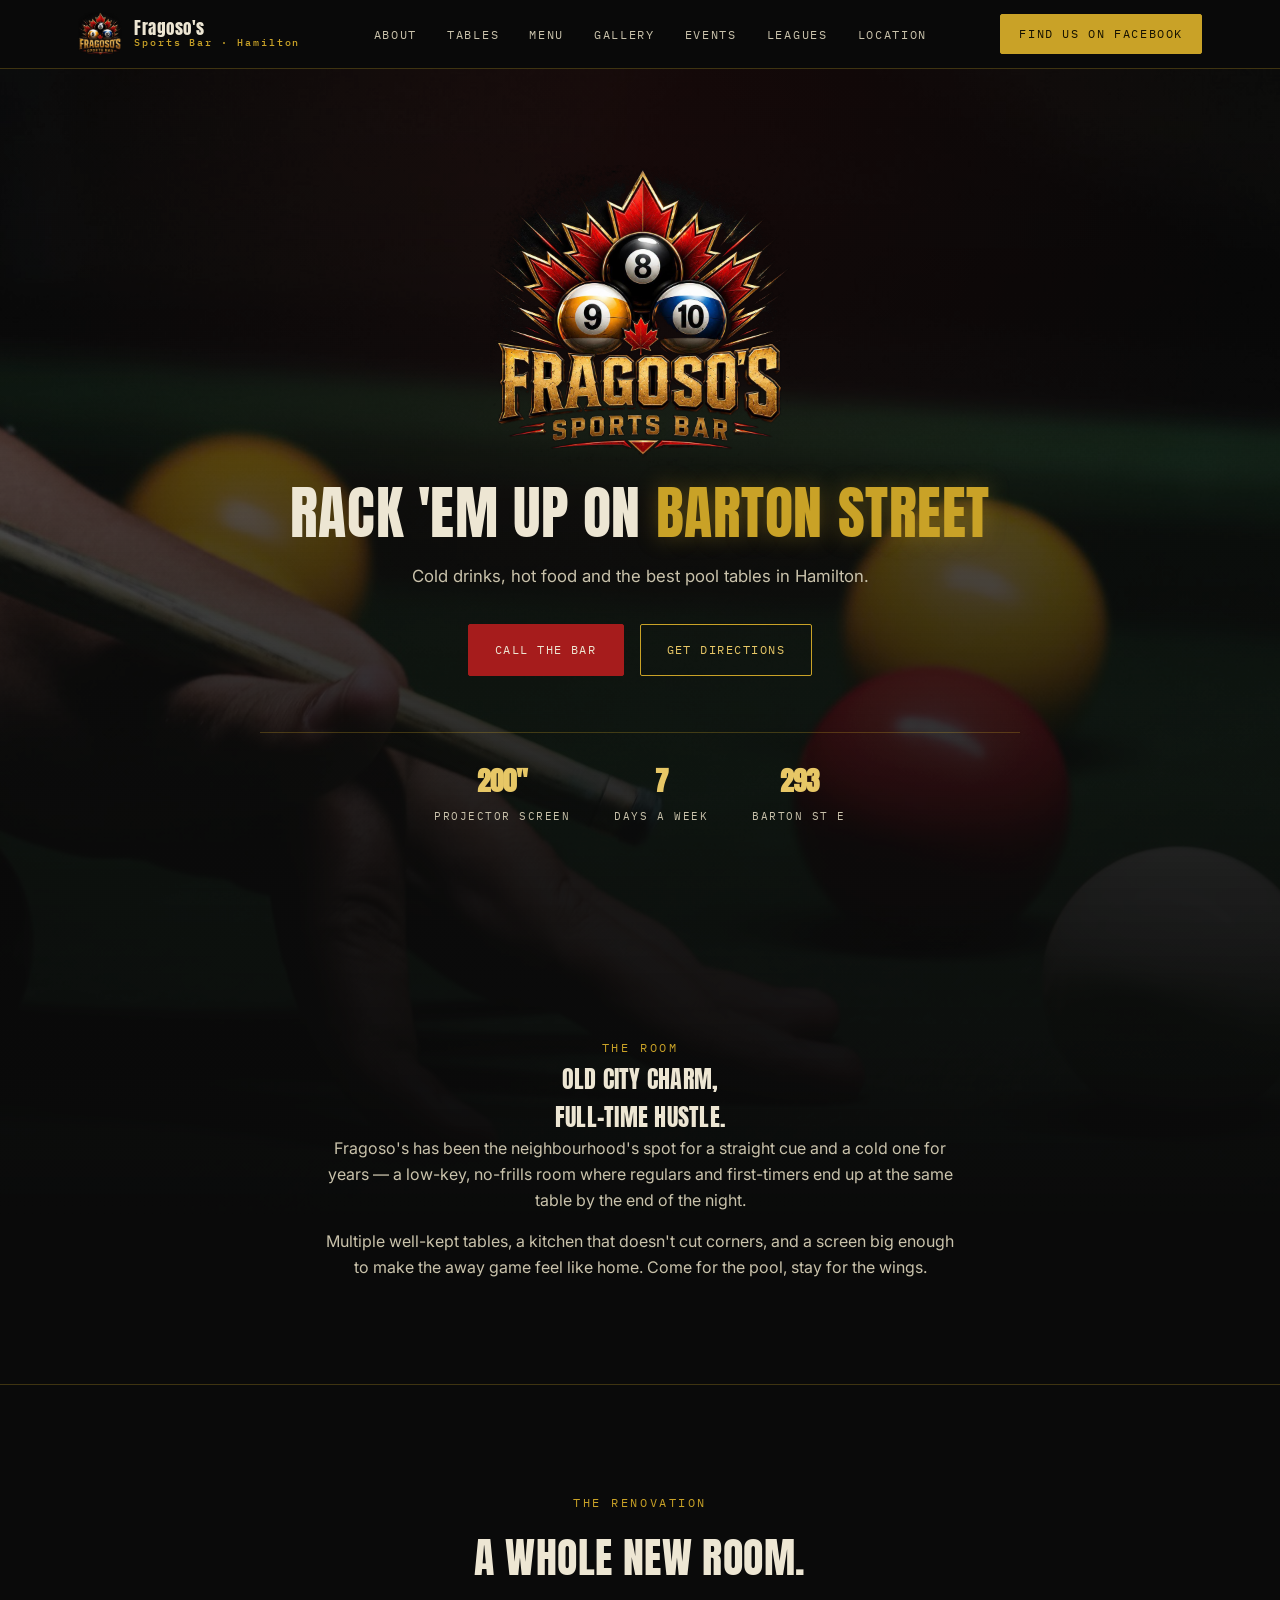
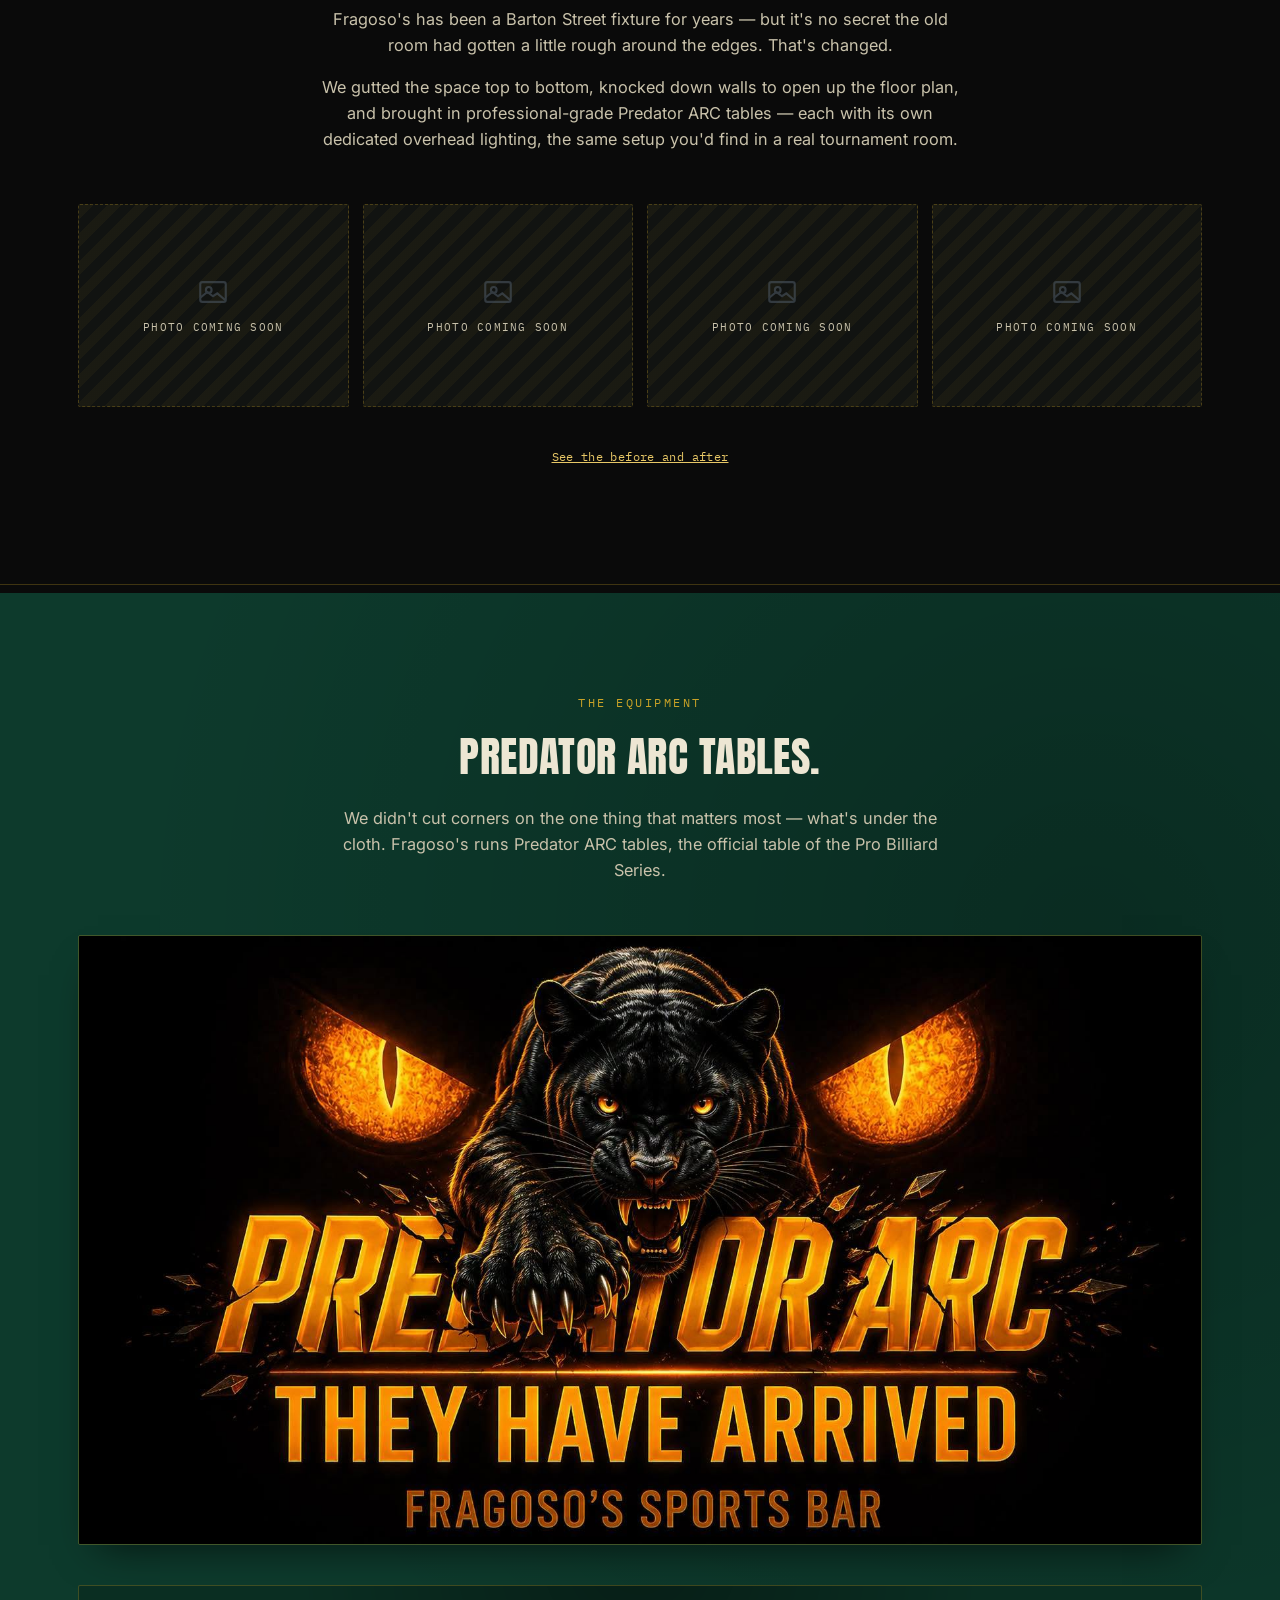
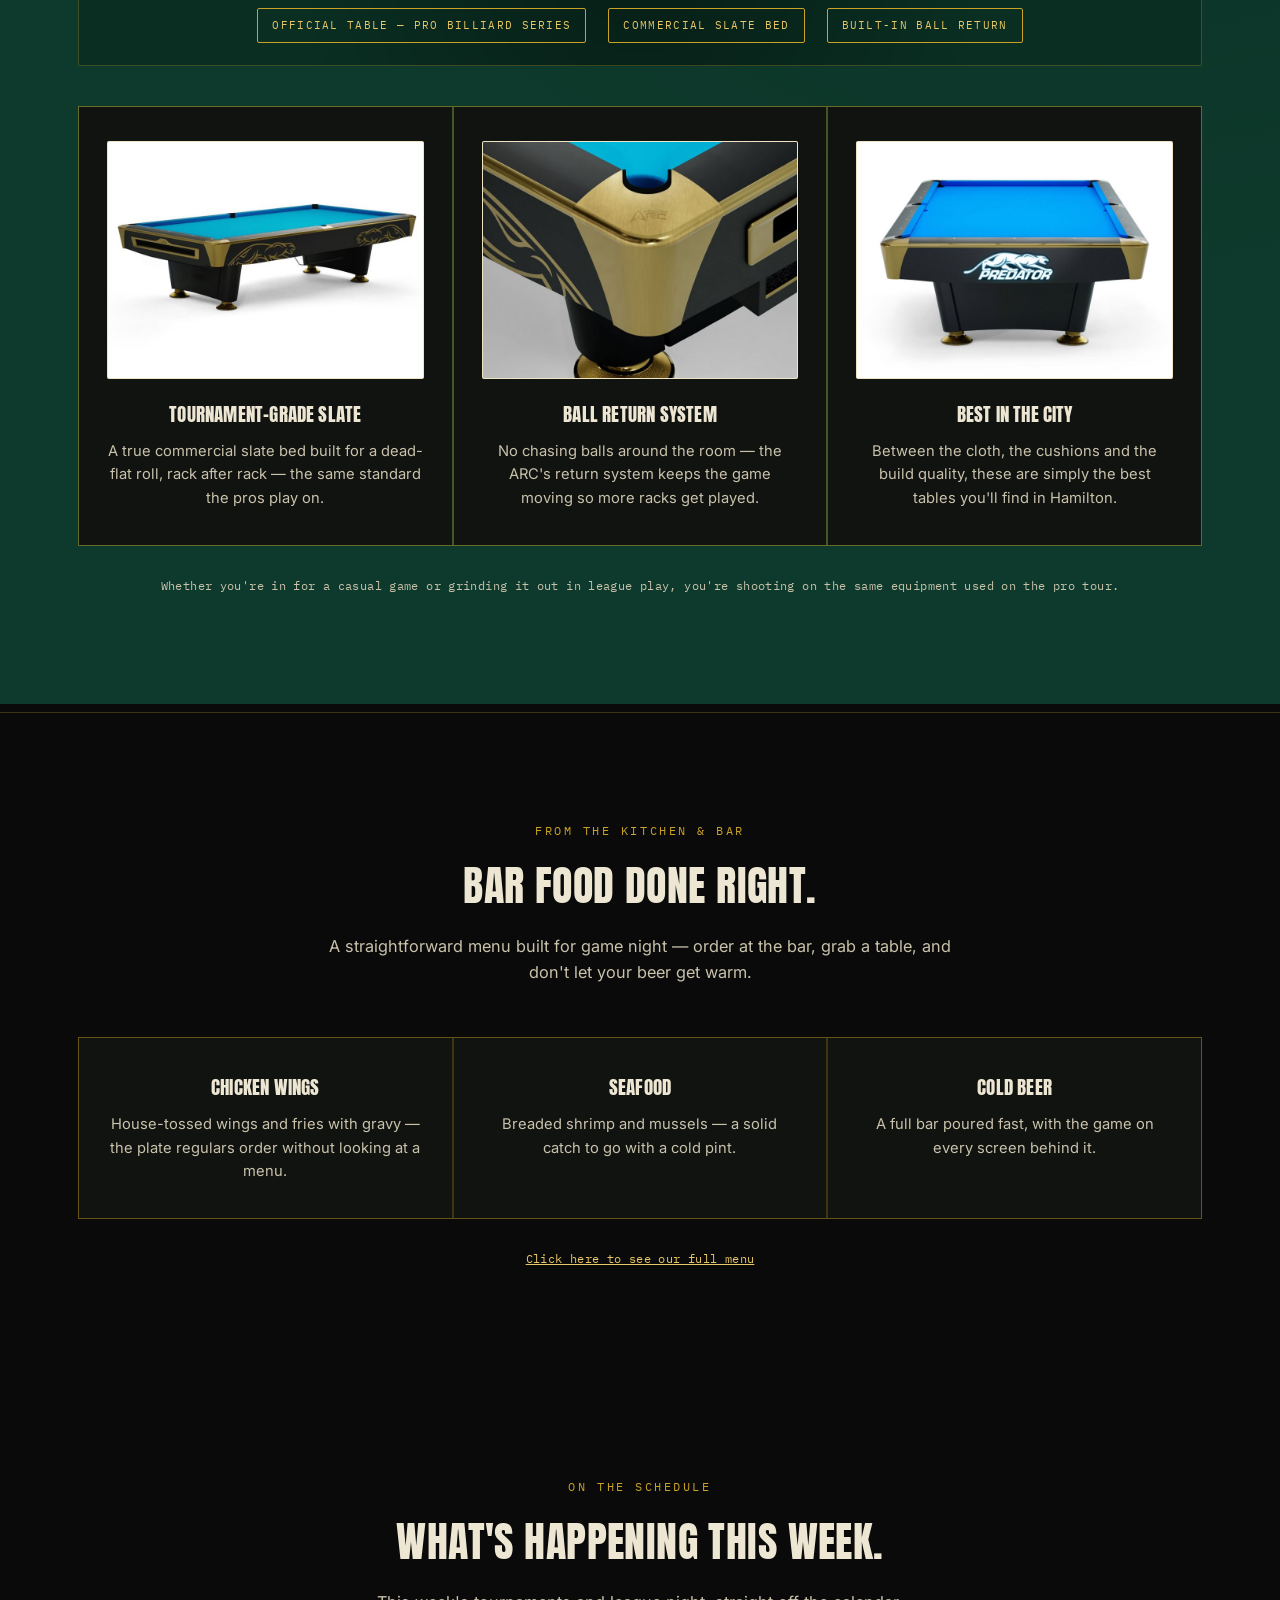
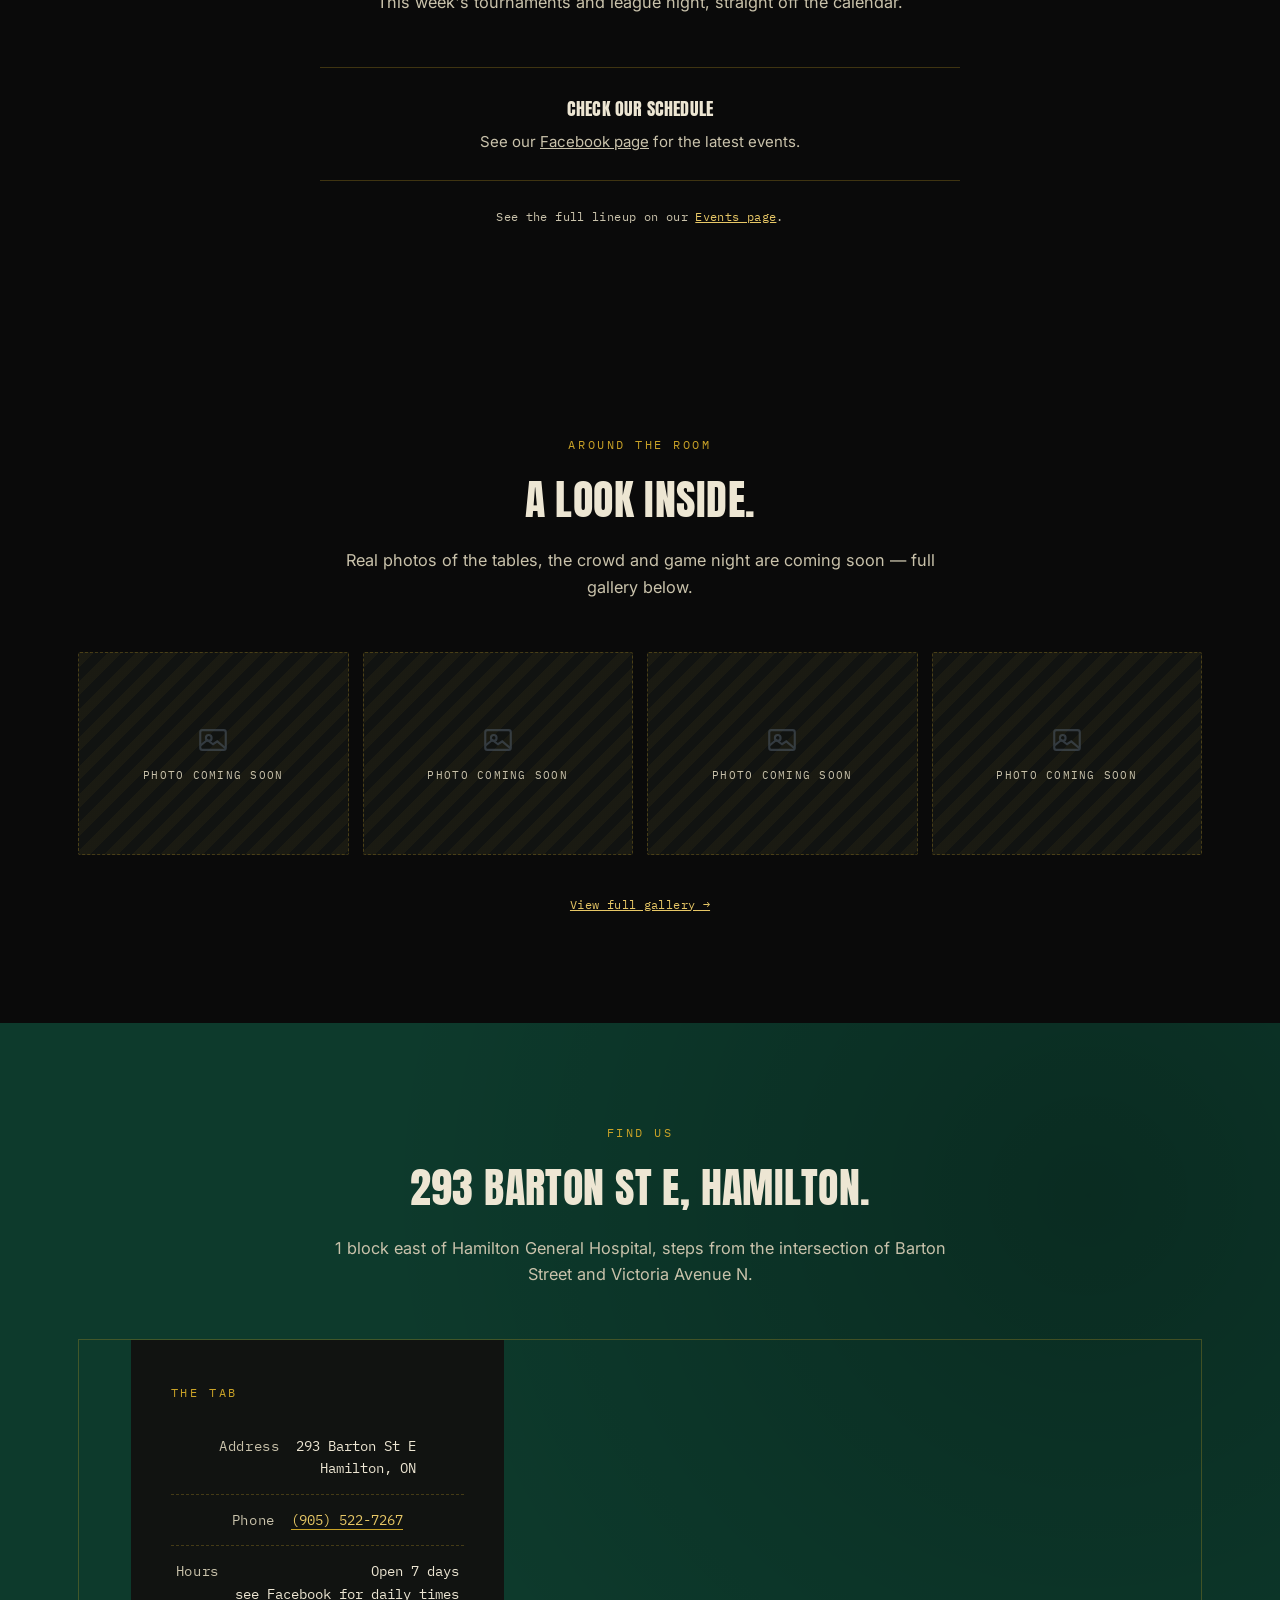
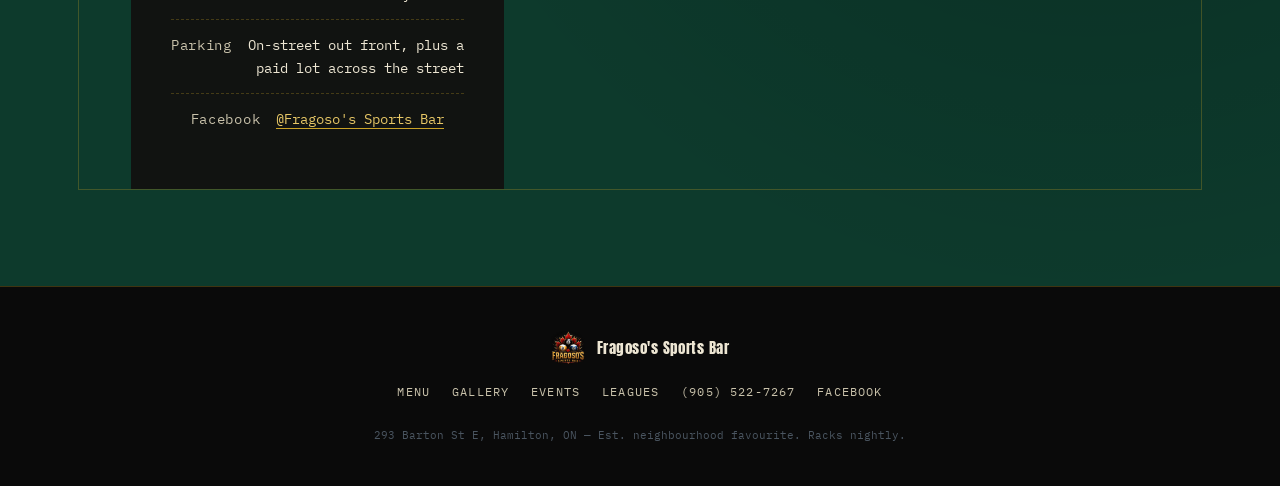
==== index.html @ d1913c95 "Add files via upload" ====
<!DOCTYPE html>
<html lang="en">
<head>
<meta charset="UTF-8">
<meta name="viewport" content="width=device-width, initial-scale=1.0">
<title>Fragoso's Sports Bar — Barton St E, Hamilton</title>
<meta name="description" content="Fragoso's Sports Bar — Hamilton's home for pool, big-screen sports, cold drinks and karaoke on Barton Street East.">
<link rel="preconnect" href="https://fonts.googleapis.com">
<link rel="preconnect" href="https://fonts.gstatic.com" crossorigin>
<link href="https://fonts.googleapis.com/css2?family=Anton&family=IBM+Plex+Mono:wght@400;500;600&family=Inter:wght@400;500;600;700&display=swap" rel="stylesheet">
<link rel="stylesheet" href="styles.css">
</head>
<body class="page-home">

<header>
  <nav class="nav" id="siteNav">
    <a href="#top" class="nav-brand">
      <img src="assets/logo.png?v=2" alt="Fragoso's Sports Bar logo">
      <span class="word">Fragoso's<small>Sports Bar · Hamilton</small></span>
    </a>
    <ul class="nav-links">
      <li><a href="#about">About</a></li>
      <li><a href="#tables">Tables</a></li>
      <li><a href="menu.html">Menu</a></li>
      <li><a href="gallery.html">Gallery</a></li>
      <li><a href="events.html">Events</a></li>
      <li><a href="leagues.html">Leagues</a></li>
      <li><a href="#location">Location</a></li>
    </ul>
    <a class="nav-cta" href="https://www.facebook.com/p/Fragosos-Sports-Bar-100063542917838/" target="_blank" rel="noopener">Find us on Facebook</a>
    <button class="nav-toggle" id="navToggle" aria-label="Toggle menu" aria-expanded="false">☰</button>
  </nav>
</header>

<main id="top">

  <div class="hero-about-wrap">
    <div class="hero-photo" aria-hidden="true">
      <img src="assets/hero-billiards.jpg" alt="">
    </div>

    <section class="hero">
      <div class="hero-inner">
        <img class="hero-logo" src="assets/logo.png?v=2" alt="Fragoso's Sports Bar — pool balls and maple leaf crest">
        <h1>Rack 'em up on <em>Barton Street</em></h1>
        <p class="lede">Cold drinks, hot food and the best pool tables in Hamilton.</p>
        <div class="hero-ctas">
          <a class="btn btn-primary" href="tel:19055227267">Call the Bar</a>
          <a class="btn btn-outline" href="#location">Get Directions</a>
        </div>
        <div class="hero-strip">
          <div class="stat"><b>200"</b><span>Projector Screen</span></div>
          <div class="stat"><b>7</b><span>Days a Week</span></div>
          <div class="stat"><b>293</b><span>Barton St E</span></div>
        </div>
      </div>
    </section>

    <section id="about">
      <div class="wrap">
        <div class="about-copy" style="max-width:640px;">
          <span class="eyebrow">The Room</span>
          <h2>Old city charm, <br>full-time hustle.</h2>
          <p>Fragoso's has been the neighbourhood's spot for a straight cue and a cold one for years — a low-key, no-frills room where regulars and first-timers end up at the same table by the end of the night.</p>
          <p>Multiple well-kept tables, a kitchen that doesn't cut corners, and a screen big enough to make the away game feel like home. Come for the pool, stay for the wings.</p>
        </div>
      </div>
    </section>
  </div>

  <hr class="divider">

  <section class="on-black" id="renovation">
    <div class="wrap">
      <div class="section-head">
        <span class="eyebrow">The Renovation</span>
        <h2>A Whole New Room.</h2>
        <p>Fragoso's has been a Barton Street fixture for years — but it's no secret the old room had gotten a little rough around the edges. That's changed.</p>
        <p>We gutted the space top to bottom, knocked down walls to open up the floor plan, and brought in professional-grade Predator ARC tables — each with its own dedicated overhead lighting, the same setup you'd find in a real tournament room.</p>
      </div>
      <div class="gallery-grid" style="grid-template-columns:repeat(4,1fr); margin-top:36px;" aria-hidden="true">
        <div class="photo-slot"><svg viewBox="0 0 24 24" fill="none" stroke="currentColor" stroke-width="1.5"><rect x="3" y="5" width="18" height="14" rx="1.5"/><circle cx="9" cy="10.5" r="2"/><path d="M3 16l5-4 4 3 3-2 6 5"/></svg><span>Photo Coming Soon</span></div>
        <div class="photo-slot"><svg viewBox="0 0 24 24" fill="none" stroke="currentColor" stroke-width="1.5"><rect x="3" y="5" width="18" height="14" rx="1.5"/><circle cx="9" cy="10.5" r="2"/><path d="M3 16l5-4 4 3 3-2 6 5"/></svg><span>Photo Coming Soon</span></div>
        <div class="photo-slot"><svg viewBox="0 0 24 24" fill="none" stroke="currentColor" stroke-width="1.5"><rect x="3" y="5" width="18" height="14" rx="1.5"/><circle cx="9" cy="10.5" r="2"/><path d="M3 16l5-4 4 3 3-2 6 5"/></svg><span>Photo Coming Soon</span></div>
        <div class="photo-slot"><svg viewBox="0 0 24 24" fill="none" stroke="currentColor" stroke-width="1.5"><rect x="3" y="5" width="18" height="14" rx="1.5"/><circle cx="9" cy="10.5" r="2"/><path d="M3 16l5-4 4 3 3-2 6 5"/></svg><span>Photo Coming Soon</span></div>
      </div>
      <p class="menu-note" style="margin-top:26px;"><a href="gallery.html">See the before and after</a></p>
    </div>
  </section>

  <hr class="divider">

  <section class="on-felt" id="tables">
    <div class="wrap">
      <div class="section-head">
        <span class="eyebrow">The Equipment</span>
        <h2>Predator ARC Tables.</h2>
        <p>We didn't cut corners on the one thing that matters most — what's under the cloth. Fragoso's runs Predator ARC tables, the official table of the Pro Billiard Series.</p>
      </div>

      <div class="promo-banner">
        <img src="assets/predator-arc-promo.png" alt="Predator ARC — They Have Arrived — Fragoso's Sports Bar">
      </div>

      <div class="felt-strip" style="justify-content:center; gap:22px; margin-bottom:40px; flex-wrap:wrap;">
        <span class="badge-note">Official Table — Pro Billiard Series</span>
        <span class="badge-note">Commercial Slate Bed</span>
        <span class="badge-note">Built-In Ball Return</span>
      </div>

      <div class="menu-grid">
        <div class="menu-card">
          <div class="table-photo"><img src="assets/table-tournament-slate.jpg" alt="Predator ARC pool table corner detail showing the slate bed and cushions"></div>
          <h3>Tournament-Grade Slate</h3>
          <p>A true commercial slate bed built for a dead-flat roll, rack after rack — the same standard the pros play on.</p>
        </div>
        <div class="menu-card">
          <div class="table-photo"><img src="assets/table-ball-return.jpg" alt="Predator ARC pool table ball return corner pocket"></div>
          <h3>Ball Return System</h3>
          <p>No chasing balls around the room — the ARC's return system keeps the game moving so more racks get played.</p>
        </div>
        <div class="menu-card">
          <div class="table-photo"><img src="assets/table-best-in-city.jpg" alt="Predator ARC pool table, full view"></div>
          <h3>Best in the City</h3>
          <p>Between the cloth, the cushions and the build quality, these are simply the best tables you'll find in Hamilton.</p>
        </div>
      </div>

      <p class="menu-note" style="margin-top:30px; text-align:center;">Whether you're in for a casual game or grinding it out in league play, you're shooting on the same equipment used on the pro tour.</p>
    </div>
  </section>

  <hr class="divider">

  <section class="on-black" id="menu">
    <div class="wrap">
      <div class="section-head">
        <span class="eyebrow">From the Kitchen &amp; Bar</span>
        <h2>Bar food done right.</h2>
        <p>A straightforward menu built for game night — order at the bar, grab a table, and don't let your beer get warm.</p>
      </div>
      <div class="menu-grid">
        <div class="menu-card">
          <h3>Chicken Wings</h3>
          <p>House-tossed wings and fries with gravy — the plate regulars order without looking at a menu.</p>
        </div>
        <div class="menu-card">
          <h3>Seafood</h3>
          <p>Breaded shrimp and mussels — a solid catch to go with a cold pint.</p>
        </div>
        <div class="menu-card">
          <h3>Cold Beer</h3>
          <p>A full bar poured fast, with the game on every screen behind it.</p>
        </div>
      </div>
      <p class="menu-note"><a href="menu.html">Click here to see our full menu</a></p>
    </div>
  </section>

  <section class="on-black" id="events">
    <div class="wrap">
      <div class="section-head">
        <span class="eyebrow">On the Schedule</span>
        <h2>What's happening this week.</h2>
        <p>This week's tournaments and league night, straight off the calendar.</p>
      </div>
      <div class="rack-list" id="weekly-events-list">
        <noscript>
          <div class="rack-row">
            <div>
              <h3>Friday Night Tournament</h3>
              <p>Weekly tournaments for players who take their rack seriously — and for anyone who just wants to watch.</p>
            </div>
            <span class="tag">Fridays</span>
          </div>
          <div class="rack-row">
            <div>
              <h3>Sunday Night Tournament</h3>
              <p>Weekly tournaments for players who take their rack seriously — and for anyone who just wants to watch.</p>
            </div>
            <span class="tag">Sundays</span>
          </div>
          <div class="rack-row">
            <div>
              <h3>Wednesday Night League</h3>
              <p>Weekly league play — come cheer on the regulars or ask about joining a team.</p>
            </div>
            <span class="tag">Wednesdays</span>
          </div>
        </noscript>
      </div>
      <p class="menu-note" style="margin-top:26px;">See the full lineup on our <a href="events.html">Events page</a>.</p>
    </div>
  </section>

  <section class="on-black" id="gallery-teaser">
    <div class="wrap">
      <div class="section-head">
        <span class="eyebrow">Around the Room</span>
        <h2>A look inside.</h2>
        <p>Real photos of the tables, the crowd and game night are coming soon — full gallery below.</p>
      </div>
      <div class="gallery-grid" style="grid-template-columns:repeat(4,1fr);" aria-hidden="true">
        <div class="photo-slot"><svg viewBox="0 0 24 24" fill="none" stroke="currentColor" stroke-width="1.5"><rect x="3" y="5" width="18" height="14" rx="1.5"/><circle cx="9" cy="10.5" r="2"/><path d="M3 16l5-4 4 3 3-2 6 5"/></svg><span>Photo Coming Soon</span></div>
        <div class="photo-slot"><svg viewBox="0 0 24 24" fill="none" stroke="currentColor" stroke-width="1.5"><rect x="3" y="5" width="18" height="14" rx="1.5"/><circle cx="9" cy="10.5" r="2"/><path d="M3 16l5-4 4 3 3-2 6 5"/></svg><span>Photo Coming Soon</span></div>
        <div class="photo-slot"><svg viewBox="0 0 24 24" fill="none" stroke="currentColor" stroke-width="1.5"><rect x="3" y="5" width="18" height="14" rx="1.5"/><circle cx="9" cy="10.5" r="2"/><path d="M3 16l5-4 4 3 3-2 6 5"/></svg><span>Photo Coming Soon</span></div>
        <div class="photo-slot"><svg viewBox="0 0 24 24" fill="none" stroke="currentColor" stroke-width="1.5"><rect x="3" y="5" width="18" height="14" rx="1.5"/><circle cx="9" cy="10.5" r="2"/><path d="M3 16l5-4 4 3 3-2 6 5"/></svg><span>Photo Coming Soon</span></div>
      </div>
      <p class="menu-note" style="margin-top:26px;"><a href="gallery.html">View full gallery →</a></p>
    </div>
  </section>

  <section class="on-felt" id="location">
    <div class="wrap">
      <div class="section-head">
        <span class="eyebrow">Find Us</span>
        <h2>293 Barton St E, Hamilton.</h2>
        <p>1 block east of Hamilton General Hospital, steps from the intersection of Barton Street and Victoria Avenue N.</p>
      </div>
      <div class="loc-grid">
        <div class="tab">
          <span class="eyebrow">The Tab</span>
          <div class="tab-row"><span class="k">Address</span><span class="v">293 Barton St E<br>Hamilton, ON</span></div>
          <div class="tab-row"><span class="k">Phone</span><span class="v"><a href="tel:19055227267">(905) 522-7267</a></span></div>
          <div class="tab-row"><span class="k">Hours</span><span class="v">Open 7 days<br>see Facebook for daily times</span></div>
          <div class="tab-row"><span class="k">Parking</span><span class="v">On-street out front, plus a<br>paid lot across the street</span></div>
          <div class="tab-row"><span class="k">Facebook</span><span class="v"><a href="https://www.facebook.com/p/Fragosos-Sports-Bar-100063542917838/" target="_blank" rel="noopener">@Fragoso's Sports Bar</a></span></div>
        </div>
        <div class="map-frame">
          <iframe title="Map to Fragoso's Sports Bar, 293 Barton St E, Hamilton, ON" src="https://www.google.com/maps?q=293+Barton+St+E,+Hamilton,+ON&output=embed" loading="lazy" referrerpolicy="no-referrer-when-downgrade"></iframe>
        </div>
      </div>
    </div>
  </section>

</main>

<footer>
  <div class="wrap">
    <div class="footer-row">
      <div class="footer-brand">
        <img src="assets/logo.png?v=2" alt="Fragoso's Sports Bar logo">
        <span>Fragoso's Sports Bar</span>
      </div>
      <ul class="footer-links">
        <li><a href="menu.html">Menu</a></li>
        <li><a href="gallery.html">Gallery</a></li>
        <li><a href="events.html">Events</a></li>
        <li><a href="leagues.html">Leagues</a></li>
        <li><a href="tel:19055227267">(905) 522-7267</a></li>
        <li><a href="https://www.facebook.com/p/Fragosos-Sports-Bar-100063542917838/" target="_blank" rel="noopener">Facebook</a></li>
      </ul>
    </div>
    <p class="fine-print">293 Barton St E, Hamilton, ON — Est. neighbourhood favourite. Racks nightly.</p>
  </div>
</footer>

<script>
  const navToggle = document.getElementById('navToggle');
  const nav = document.getElementById('siteNav');
  navToggle.addEventListener('click', () => {
    const isOpen = nav.classList.toggle('open');
    navToggle.setAttribute('aria-expanded', isOpen);
  });
  document.querySelectorAll('.nav-links a').forEach(link => {
    link.addEventListener('click', () => {
      nav.classList.remove('open');
      navToggle.setAttribute('aria-expanded', false);
    });
  });

  (function () {
    const list = document.getElementById('weekly-events-list');
    if (!list) return;

    const cutoff = new Date(2026, 10, 30); // events run through Nov 30, 2026
    const today = new Date();
    today.setHours(0, 0, 0, 0);

    function nextOccurrence(dow) {
      const d = new Date(today);
      const diff = (dow - d.getDay() + 7) % 7;
      d.setDate(d.getDate() + diff);
      return d;
    }

    const monthNames = ['Jan','Feb','Mar','Apr','May','Jun','Jul','Aug','Sep','Oct','Nov','Dec'];

    const events = [
      { dow: 3, title: 'Wednesday Night League', desc: 'Weekly league play — see the Leagues page for how to join.', tag: 'League' },
      { dow: 5, title: 'Friday Night Tournament', desc: 'Open to all skill levels — sign-up starts early.', tag: 'Tournament' },
      { dow: 0, title: 'Sunday Night Tournament', desc: 'Open to all skill levels — sign-up starts early.', tag: 'Tournament' }
    ].map(ev => ({ ...ev, date: nextOccurrence(ev.dow) }))
     .sort((a, b) => a.date - b.date);

    const upcoming = events.filter(ev => ev.date <= cutoff);

    if (upcoming.length === 0) {
      list.innerHTML = '<div class="rack-row"><div><h3>Check Our Schedule</h3>' +
        '<p>See our <a href="https://www.facebook.com/p/Fragosos-Sports-Bar-100063542917838/" target="_blank" rel="noopener">Facebook page</a> for the latest events.</p></div></div>';
      return;
    }

    list.innerHTML = upcoming.map(ev => (
      '<div class="rack-row">' +
        '<div>' +
          '<h3>' + ev.title + '</h3>' +
          '<p>' + ev.desc + '</p>' +
        '</div>' +
        '<span class="tag">' + monthNames[ev.date.getMonth()] + ' ' + ev.date.getDate() + '</span>' +
      '</div>'
    )).join('');
  })();
</script>

</body>
</html>
---- styles.css ----
/* Fragoso's Sports Bar — styles.css — v12 */
  :root{
    --black:#0a0a0a;
    --black-2:#111311;
    --felt:#0d3a2c;
    --felt-2:#0a2e22;
    --gold:#c9a227;
    --gold-bright:#e7c766;
    --maple:#a61c1c;
    --maple-2:#7d1414;
    --cream:#ede6d3;
    --cream-dim:#c9c2ab;
    --steel:#4a5560;
    --line: rgba(201,162,39,0.28);
    --radius: 2px;
  }
  *{box-sizing:border-box;}
  html{scroll-behavior:smooth;}
  body{
    margin:0;
    background:var(--black);
    color:var(--cream);
    font-family:'Inter',sans-serif;
    line-height:1.6;
    -webkit-font-smoothing:antialiased;
  }
  h1,h2,h3{
    font-family:'Anton',sans-serif;
    font-weight:400;
    letter-spacing:0.01em;
    margin:0;
    text-transform:uppercase;
  }
  .eyebrow{
    font-family:'IBM Plex Mono',monospace;
    text-transform:uppercase;
    letter-spacing:0.22em;
    font-size:0.72rem;
    color:var(--gold);
  }
  a{color:inherit;}
  img{max-width:100%;display:block;}
  .wrap{max-width:1180px;margin:0 auto;padding:0 28px;}
  @media (prefers-reduced-motion: reduce){
    *{animation-duration:0.001ms !important; animation-iteration-count:1 !important; transition-duration:0.001ms !important; scroll-behavior:auto !important;}
  }

  /* ---------- Ball badge (real 8-ball colour set, glossy render) ---------- */
  .ball{
    --c: var(--gold);
    width:46px;height:46px;border-radius:50%;
    display:flex;align-items:center;justify-content:center;
    font-family:'IBM Plex Mono',monospace;font-weight:600;font-size:1rem;
    color:#111;
    background:
      radial-gradient(circle at 30% 24%, rgba(255,255,255,0.95) 0%, rgba(255,255,255,0.55) 6%, rgba(255,255,255,0) 26%),
      radial-gradient(circle at 68% 76%, rgba(0,0,0,0.55), transparent 55%),
      radial-gradient(circle at 50% 50%, var(--c) 60%, color-mix(in srgb, var(--c) 70%, black) 100%);
    box-shadow:
      inset 0 -10px 16px rgba(0,0,0,0.45),
      inset 0 6px 10px rgba(255,255,255,0.12),
      0 6px 4px -2px rgba(0,0,0,0.45),
      0 14px 22px -8px rgba(0,0,0,0.6);
    flex-shrink:0;
    position:relative;
  }
  .ball::before{
    content:'';
    position:absolute; inset:0; border-radius:50%;
    background: radial-gradient(circle at 26% 20%, rgba(255,255,255,0.9), transparent 10%);
    filter: blur(0.4px);
  }
  .ball::after{
    content:'';
    position:absolute; width:19px;height:19px;border-radius:50%;
    background:radial-gradient(circle at 35% 30%, #ffffff, #f2ead2 55%, #d9d0b4 100%);
    top:50%; left:50%; transform:translate(-50%,-50%);
    box-shadow: inset 0 1px 2px rgba(0,0,0,0.3), 0 1px 1px rgba(255,255,255,0.4);
  }
  .ball span{position:relative; z-index:2; text-shadow:0 1px 0 rgba(255,255,255,0.15);}
  .ball.b1{--c:#e6b800;} .ball.b2{--c:#2266c2;} .ball.b3{--c:#c22a24;}
  .ball.b4{--c:#6a2f96;} .ball.b5{--c:#d96a1c;} .ball.b6{--c:#1f7a41;}
  .ball.b7{--c:#7a1f2b;}
  .ball.b8{--c:#161616; color:#f2ead2;}

  /* ---------- Ball on felt (used on gallery/events/leagues heroes) ---------- */
  .ball-lg{width:84px; height:84px; font-size:1.7rem;}
  .felt-strip{
    display:flex; gap:18px; align-items:center; justify-content:center;
    padding:22px; background:
      radial-gradient(circle at 50% -40%, rgba(0,0,0,0.35), transparent 60%),
      var(--felt-2);
    border-radius:var(--radius); border:1px solid var(--line);
  }

  /* ---------- Header ---------- */
  header{
    position:sticky; top:0; z-index:50;
    background:rgba(10,10,10,0.92);
    backdrop-filter:blur(6px);
    border-bottom:1px solid var(--line);
  }
  .nav{
    display:flex; align-items:center; justify-content:space-between;
    padding:12px 28px;
    max-width:1180px; margin:0 auto;
  }
  .nav-brand{display:flex; align-items:center; gap:12px; text-decoration:none;}
  .nav-brand img{height:44px; width:auto;}
  .nav-brand .word{
    font-family:'Anton',sans-serif; font-size:1.05rem; letter-spacing:0.03em; color:var(--cream);
    line-height:1.1;
  }
  .nav-brand .word small{
    display:block; font-family:'IBM Plex Mono',monospace; font-size:0.6rem; letter-spacing:0.2em; color:var(--gold); font-weight:500;
  }
  .nav-links{display:flex; gap:30px; list-style:none; margin:0; padding:0;}
  .nav-links a{
    font-family:'IBM Plex Mono',monospace; font-size:0.75rem; text-transform:uppercase; letter-spacing:0.14em;
    text-decoration:none; color:var(--cream-dim); border-bottom:1px solid transparent; padding-bottom:4px;
    transition:color 0.2s, border-color 0.2s;
  }
  .nav-links a:hover, .nav-links a:focus-visible{color:var(--gold-bright); border-color:var(--gold);}
  .nav-cta{
    font-family:'IBM Plex Mono',monospace; font-size:0.72rem; text-transform:uppercase; letter-spacing:0.14em;
    background:var(--gold); color:#161200; padding:10px 18px; text-decoration:none; border-radius:var(--radius);
    border:1px solid var(--gold); transition:background 0.2s, color 0.2s;
    white-space:nowrap;
  }
  .nav-cta:hover, .nav-cta:focus-visible{background:transparent; color:var(--gold-bright);}
  .nav-toggle{display:none; background:none; border:1px solid var(--line); color:var(--cream); width:42px; height:42px; border-radius:var(--radius); font-size:1.1rem; cursor:pointer;}

  /* ---------- Hero + About shared background photo ---------- */
  .hero-about-wrap{
    position:relative;
    z-index:0;
    overflow:hidden;
  }
  .hero{
    position:relative;
    padding:96px 28px 110px;
    text-align:center;
    background:transparent;
  }
  #about{
    position:relative;
    background:transparent;
  }
  .hero-photo{
    position:absolute; inset:0; z-index:-1;
    overflow:hidden;
  }
  .hero-photo img{
    width:100%; height:100%;
    object-fit:cover;
    object-position:center 30%;
    filter:saturate(0.9) contrast(1.05);
    display:block;
  }
  .hero-photo::after{
    content:'';
    position:absolute; inset:0;
    background:
      linear-gradient(180deg, rgba(10,10,10,0.5) 0%, rgba(10,10,10,0.68) 30%, rgba(10,10,10,0.92) 62%, var(--black) 88%),
      radial-gradient(circle at 50% 8%, rgba(166,28,28,0.2), transparent 45%);
  }
  .hero-inner{position:relative; z-index:1; max-width:760px; margin:0 auto;}
  .hero-logo{width:min(300px, 62vw); margin:0 auto 18px;}
  .hero h1{
    font-size:clamp(2.1rem, 5.4vw, 3.6rem);
    color:var(--cream);
    line-height:1.05;
  }
  .hero h1 em{
    font-style:normal; color:var(--gold);
    text-shadow:0 0 22px rgba(201,162,39,0.35);
  }
  .hero p.lede{
    margin:20px auto 0; max-width:520px;
    color:var(--cream-dim); font-size:1.05rem;
  }
  .hero-ctas{display:flex; gap:16px; justify-content:center; margin-top:34px; flex-wrap:wrap;}
  .btn{
    font-family:'IBM Plex Mono',monospace; text-transform:uppercase; letter-spacing:0.12em; font-size:0.78rem;
    padding:15px 26px; text-decoration:none; border-radius:var(--radius); display:inline-flex; align-items:center; gap:10px;
    transition:transform 0.15s ease, background 0.2s, color 0.2s, border-color .2s;
    border:1px solid transparent;
  }
  .btn:hover{transform:translateY(-2px);}
  .btn-primary{background:var(--maple); color:var(--cream); border-color:var(--maple);}
  .btn-primary:hover{background:var(--maple-2);}
  .btn-outline{border-color:var(--gold); color:var(--gold-bright);}
  .btn-outline:hover{background:var(--gold); color:#161200;}
  .hero-strip{
    position:relative; z-index:1; margin-top:56px; padding-top:26px; border-top:1px solid var(--line);
    display:flex; justify-content:center; gap:44px; flex-wrap:wrap;
  }
  .stat{text-align:center;}
  .stat b{display:block; font-family:'Anton',sans-serif; font-size:1.7rem; color:var(--gold-bright);}
  .stat span{font-family:'IBM Plex Mono',monospace; font-size:0.68rem; letter-spacing:0.14em; text-transform:uppercase; color:var(--cream-dim);}

  /* ---------- Section shell ---------- */
  section{padding:96px 0;}
  .section-head{max-width:640px; margin-bottom:52px;}
  .section-head h2{font-size:clamp(1.8rem,3.6vw,2.6rem); margin-top:10px;}
  .section-head p{color:var(--cream-dim); margin-top:14px; font-size:1.02rem;}
  .on-felt{background:var(--felt); background-image:radial-gradient(circle at 85% 20%, rgba(0,0,0,0.25), transparent 55%);}
  .on-black{background:var(--black);}
  .divider{height:1px; background:var(--line); border:none;}

  /* ---------- About ---------- */
  .about-copy p{color:var(--cream-dim); margin:0 0 16px;}
  .about-copy p:last-child{margin-bottom:0;}

  /* ---------- Menu ---------- */
  .menu-grid{display:grid; grid-template-columns:repeat(3,1fr); gap:2px; background:var(--line); border:1px solid var(--line);}
  .menu-card{background:var(--black-2); padding:34px 28px; text-align:center;}
  .menu-card .ball{margin:0 auto 18px;}
  .menu-card h3{font-size:1.2rem; color:var(--cream); margin-bottom:10px;}
  .menu-card p{color:var(--cream-dim); font-size:0.92rem; margin:0;}
  .menu-note{margin-top:30px; font-family:'IBM Plex Mono',monospace; font-size:0.78rem; color:var(--cream-dim); letter-spacing:0.03em;}
  .menu-note a{color:var(--gold-bright); text-decoration:underline;}

  /* ---------- Events / rack list ---------- */
  .rack-list{border-top:1px solid var(--line);}
  .rack-row{
    display:grid; grid-template-columns:1fr auto; gap:22px; align-items:center;
    padding:26px 0; border-bottom:1px solid var(--line);
  }
  .rack-row h3{font-size:1.15rem; color:var(--cream); margin-bottom:6px;}
  .rack-row p{margin:0; color:var(--cream-dim); font-size:0.94rem;}
  .rack-row .tag{
    font-family:'IBM Plex Mono',monospace; font-size:0.68rem; letter-spacing:0.14em; text-transform:uppercase;
    color:var(--gold-bright); border:1px solid var(--gold); padding:8px 12px; border-radius:var(--radius); white-space:nowrap; text-align:center;
  }

  /* ---------- Location ---------- */
  .loc-grid{display:grid; grid-template-columns:0.85fr 1.15fr; gap:0; border:1px solid var(--line);}
  .tab{
    background:var(--black-2); padding:44px 40px;
    font-family:'IBM Plex Mono',monospace;
  }
  .tab .eyebrow{margin-bottom:18px; display:block;}
  .tab-row{display:flex; justify-content:space-between; gap:20px; padding:14px 0; border-bottom:1px dashed var(--line); font-size:0.88rem;}
  .tab-row:last-of-type{border-bottom:none;}
  .tab-row .k{color:var(--cream-dim); letter-spacing:0.05em;}
  .tab-row .v{color:var(--cream); text-align:right;}
  .tab-row .v a{color:var(--gold-bright); text-decoration:none; border-bottom:1px solid var(--gold);}
  .map-frame{min-height:340px; filter:grayscale(0.35) contrast(1.05);}
  .map-frame iframe{width:100%; height:100%; min-height:340px; border:0; display:block;}

  /* ---------- Footer ---------- */
  footer{
    background:var(--black); border-top:1px solid var(--line); padding:44px 0 30px;
  }
  .footer-row{display:flex; justify-content:space-between; align-items:center; flex-wrap:wrap; gap:20px;}
  .footer-brand{display:flex; align-items:center; gap:12px;}
  .footer-brand img{height:34px;}
  .footer-brand span{font-family:'Anton',sans-serif; font-size:0.95rem; letter-spacing:0.03em;}
  .footer-links{display:flex; gap:22px; list-style:none; margin:0; padding:0; font-family:'IBM Plex Mono',monospace; font-size:0.72rem; letter-spacing:0.1em; text-transform:uppercase;}
  .footer-links a{text-decoration:none; color:var(--cream-dim);}
  .footer-links a:hover{color:var(--gold-bright);}
  .fine-print{margin-top:26px; font-family:'IBM Plex Mono',monospace; font-size:0.68rem; color:var(--steel); text-align:center;}

  /* ---------- Responsive ---------- */
  @media (max-width: 900px){
    .menu-grid{grid-template-columns:1fr 1fr;}
    .loc-grid{grid-template-columns:1fr;}
  }
  @media (max-width: 720px){
    .nav-links, .nav-cta{display:none;}
    .nav-toggle{display:block;}
    .nav.open .nav-links{
      display:flex; position:absolute; top:100%; left:0; right:0; flex-direction:column; gap:0;
      background:var(--black-2); border-bottom:1px solid var(--line); padding:10px 28px 20px;
    }
    .nav.open .nav-links a{padding:12px 0; border-bottom:1px solid var(--line);}
    .nav.open .nav-cta{display:inline-flex; margin:16px 28px 0;}
    .menu-grid{grid-template-columns:1fr;}
    .rack-row{grid-template-columns:1fr; row-gap:10px;}
    .rack-row .tag{justify-self:start;}
    .hero-strip{gap:28px;}
  }

  /* ---------- Sub-page header (Gallery / Events / Leagues) ---------- */
  .page-hero{
    position:relative;
    padding:70px 28px 56px;
    text-align:center;
    background:
      linear-gradient(180deg, rgba(10,10,10,0.32) 0%, rgba(10,10,10,0.45) 55%, rgba(10,10,10,0.7) 100%),
      url('assets/hero-billiards.jpg') center 35% / cover no-repeat;
    border-bottom:1px solid var(--line);
  }
  .page-hero .eyebrow{display:block; margin-bottom:12px;}
  .page-hero h1{font-size:clamp(1.9rem,4.6vw,3rem); color:var(--cream);}
  .page-hero p{max-width:520px; margin:16px auto 0; color:var(--cream-dim);}

  /* ---------- Photo placeholder tiles ---------- */
  .photo-slot{
    position:relative; aspect-ratio:4/3; border-radius:var(--radius);
    border:1px dashed var(--line);
    background:
      repeating-linear-gradient(135deg, rgba(201,162,39,0.05) 0 10px, transparent 10px 20px),
      var(--black-2);
    display:flex; flex-direction:column; align-items:center; justify-content:center; gap:10px;
    color:var(--steel);
    overflow:hidden;
  }
  .photo-slot svg{width:34px; height:34px; opacity:0.6;}
  .photo-slot span{
    font-family:'IBM Plex Mono',monospace; font-size:0.66rem; letter-spacing:0.12em; text-transform:uppercase;
    color:var(--cream-dim);
  }
  .photo-slot.wide{aspect-ratio:16/9;}
  .photo-slot.tall{aspect-ratio:3/4;}

  /* ---------- Gallery grid ---------- */
  .gallery-grid{
    display:grid; grid-template-columns:repeat(3,1fr); gap:14px;
  }
  .gallery-grid .photo-slot:nth-child(3n+1){grid-row:span 2;}
  @media (max-width:760px){
    .gallery-grid{grid-template-columns:repeat(2,1fr);}
    .gallery-grid .photo-slot:nth-child(3n+1){grid-row:auto;}
  }

  /* ---------- Events calendar (basic list, placeholder data) ---------- */
  .events-toolbar{
    display:flex; justify-content:space-between; align-items:center; flex-wrap:wrap; gap:16px;
    margin-bottom:8px;
  }
  .badge-note{
    font-family:'IBM Plex Mono',monospace; font-size:0.68rem; letter-spacing:0.12em; text-transform:uppercase;
    color:var(--gold-bright); border:1px solid var(--gold); padding:8px 14px; border-radius:var(--radius);
  }
  .event-row{
    display:grid; grid-template-columns:90px 1fr auto; gap:24px; align-items:center;
    padding:24px 0; border-bottom:1px solid var(--line);
  }
  .event-date{
    font-family:'IBM Plex Mono',monospace; text-align:center; border:1px solid var(--line); border-radius:var(--radius);
    padding:10px 6px; background:var(--black-2);
  }
  .event-date .d{display:block; font-family:'Anton',sans-serif; font-size:1.5rem; color:var(--gold-bright); line-height:1;}
  .event-date .m{display:block; font-size:0.62rem; letter-spacing:0.14em; text-transform:uppercase; color:var(--cream-dim); margin-top:4px;}
  .event-row h3{font-size:1.1rem; margin-bottom:6px;}
  .event-row p{margin:0; color:var(--cream-dim); font-size:0.92rem;}
  .event-row .tag{
    font-family:'IBM Plex Mono',monospace; font-size:0.66rem; letter-spacing:0.12em; text-transform:uppercase;
    color:var(--cream-dim); border:1px solid var(--line); padding:8px 12px; border-radius:var(--radius); white-space:nowrap;
  }

  /* ---------- Leagues page ---------- */
  .league-grid{display:grid; grid-template-columns:repeat(2,1fr); gap:2px; background:var(--line); border:1px solid var(--line);}
  .league-card{background:var(--black-2); padding:36px 32px;}
  .league-card .ball{margin-bottom:16px;}
  .league-card h3{font-size:1.3rem; margin-bottom:10px;}
  .league-card p{color:var(--cream-dim); font-size:0.94rem; margin:0 0 18px;}
  .league-meta{list-style:none; margin:0; padding:0; font-family:'IBM Plex Mono',monospace; font-size:0.8rem;}
  .league-meta li{display:flex; justify-content:space-between; padding:9px 0; border-top:1px dashed var(--line); color:var(--cream-dim);}
  .league-meta li span:last-child{color:var(--cream);}
  .league-cta{
    margin-top:44px; padding:36px; border:1px solid var(--line); border-radius:var(--radius);
    background:var(--felt-2); text-align:center;
  }
  .league-cta h3{font-size:1.3rem; margin-bottom:10px;}
  .league-cta p{color:var(--cream-dim); margin:0 0 22px;}

  @media (max-width:760px){
    .league-grid{grid-template-columns:1fr;}
    .event-row{grid-template-columns:60px 1fr; row-gap:8px;}
    .event-row .tag{grid-column:1/-1; justify-self:start;}
  }

  /* ---------- Predator ARC promo banner ---------- */
  .promo-banner{
    margin:0 0 40px;
    border-radius:var(--radius);
    overflow:hidden;
    border:1px solid var(--line);
    box-shadow:0 20px 40px -20px rgba(0,0,0,0.7);
  }
  .promo-banner img{
    width:100%;
    height:auto;
    display:block;
  }

  /* ---------- Table product photos (Predator ARC) ---------- */
  .table-photo{
    width:100%;
    border-radius:var(--radius);
    overflow:hidden;
    margin-bottom:20px;
    background:#fff;
    border:1px solid var(--line);
  }
  .table-photo img{
    width:100%;
    aspect-ratio:4/3;
    object-fit:cover;
    display:block;
  }

  /* ---------- Homepage-only: center everything ---------- */
  .page-home .section-head{
    text-align:center;
    margin-left:auto;
    margin-right:auto;
  }
  .page-home .about-copy{
    text-align:center;
    margin-left:auto;
    margin-right:auto;
  }
  .page-home .rack-list{
    max-width:640px;
    margin-left:auto;
    margin-right:auto;
  }
  .page-home .rack-row{
    grid-template-columns:1fr;
    justify-items:center;
    text-align:center;
    row-gap:10px;
  }
  .page-home .tab{
    max-width:420px;
    margin-left:auto;
    margin-right:auto;
  }
  .page-home .tab-row{
    justify-content:center;
    gap:16px;
    flex-wrap:wrap;
    text-align:center;
  }
  .page-home .loc-grid{
    justify-items:center;
  }
  .page-home .menu-note{
    text-align:center;
  }
  .page-home .footer-row{
    flex-direction:column;
    justify-content:center;
    text-align:center;
    gap:18px;
  }
  .page-home .footer-links{
    justify-content:center;
    flex-wrap:wrap;
  }
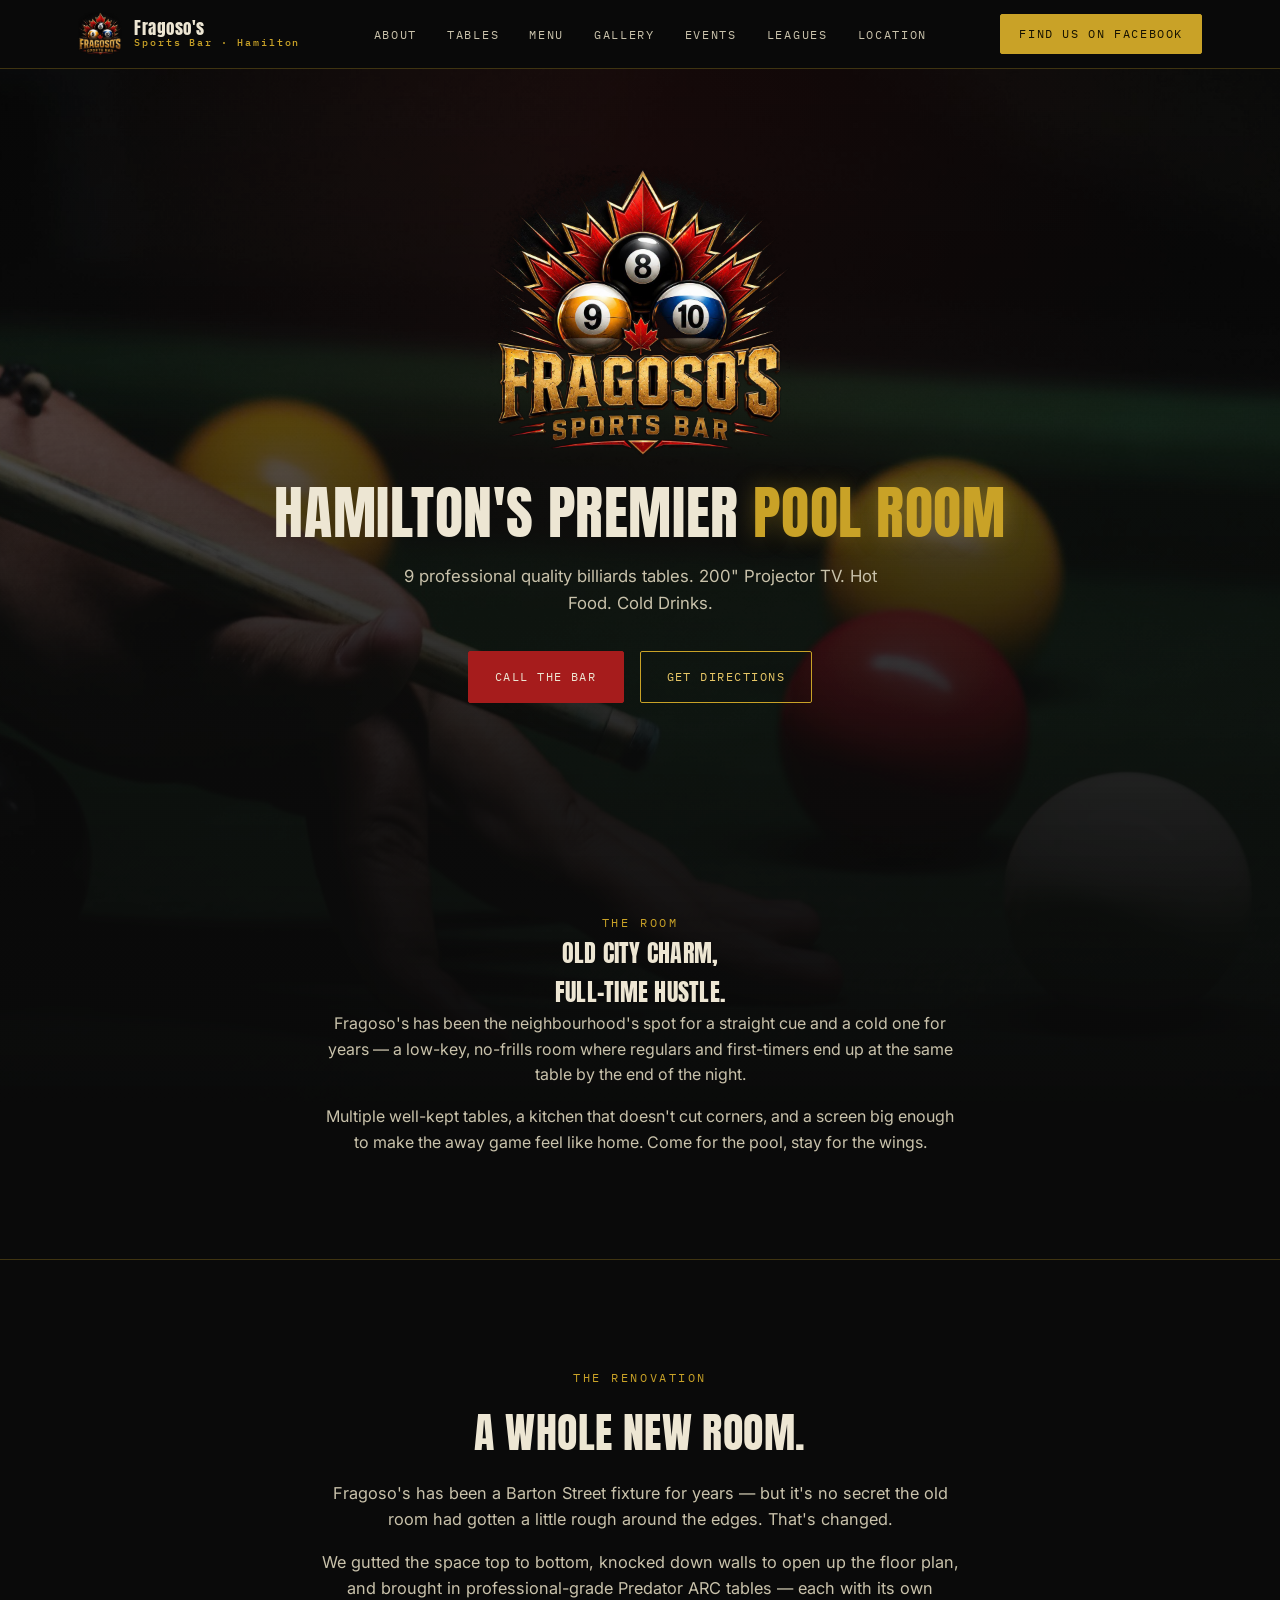
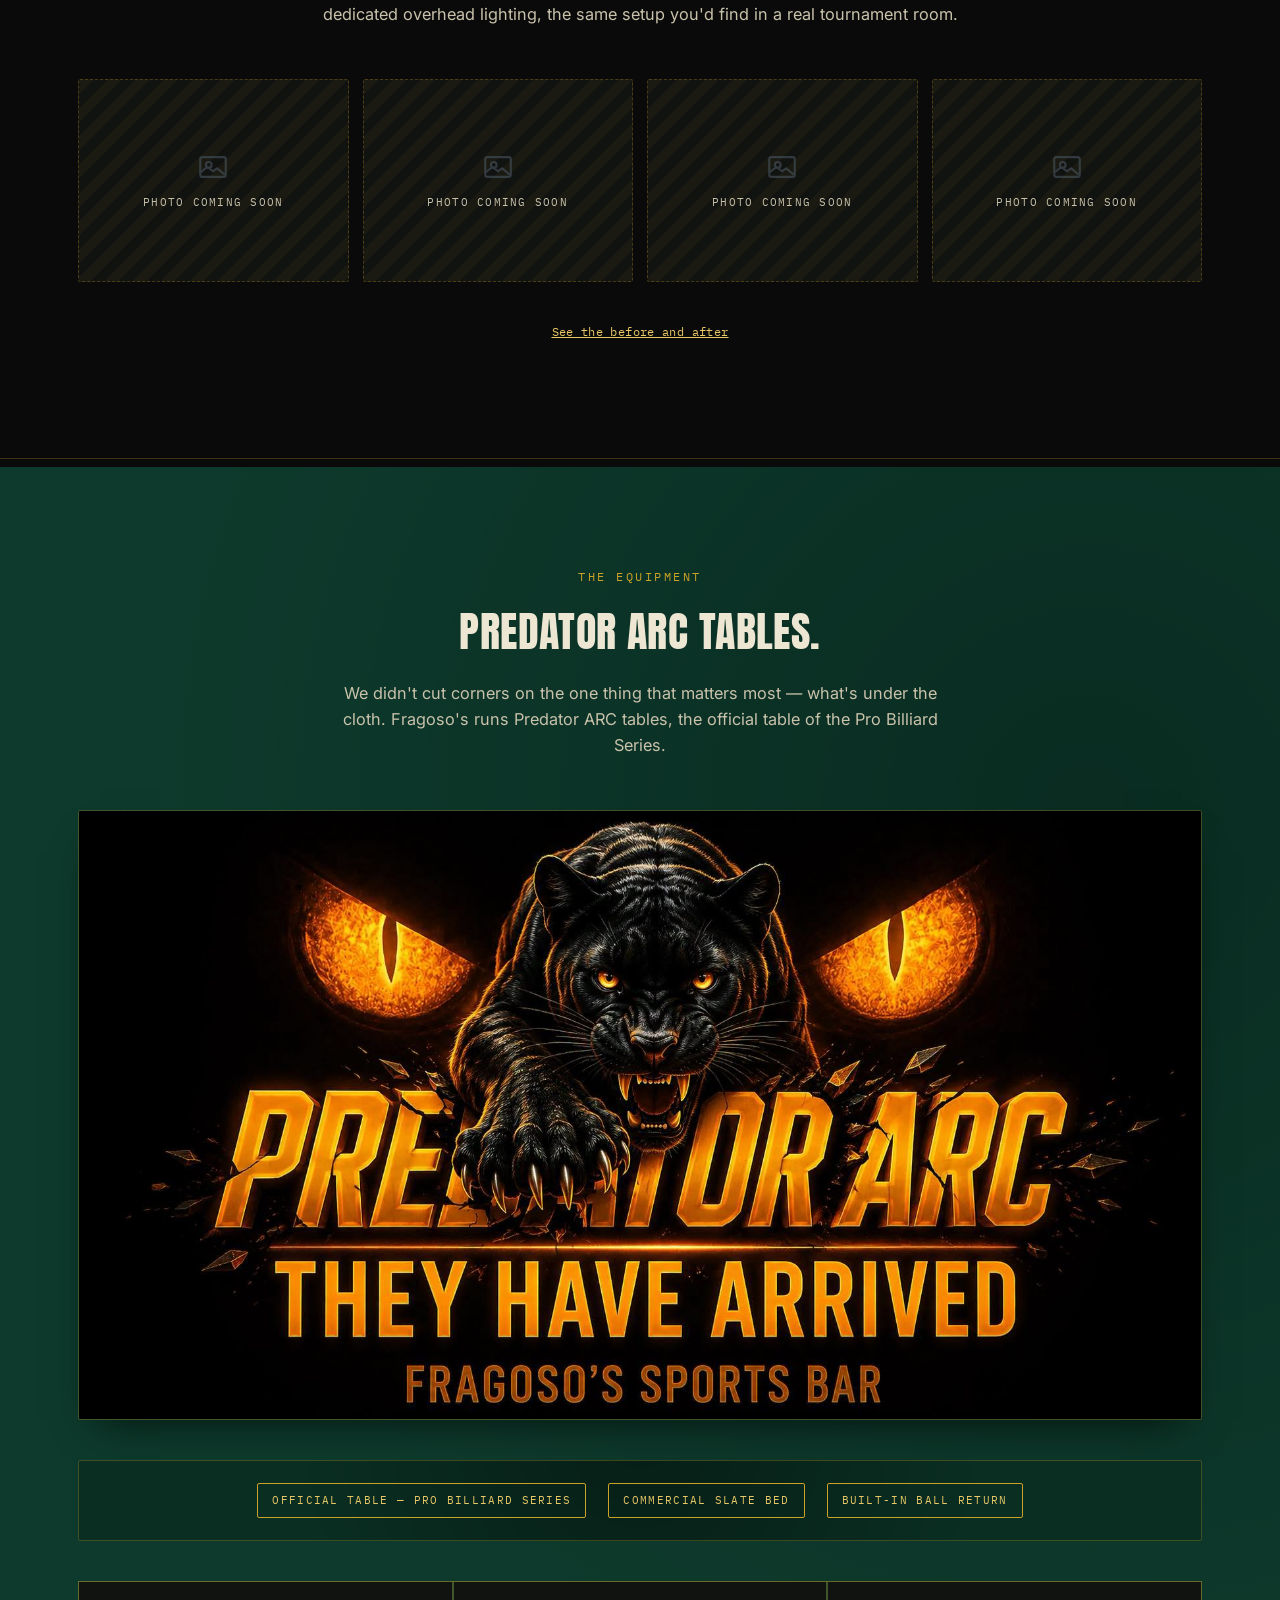
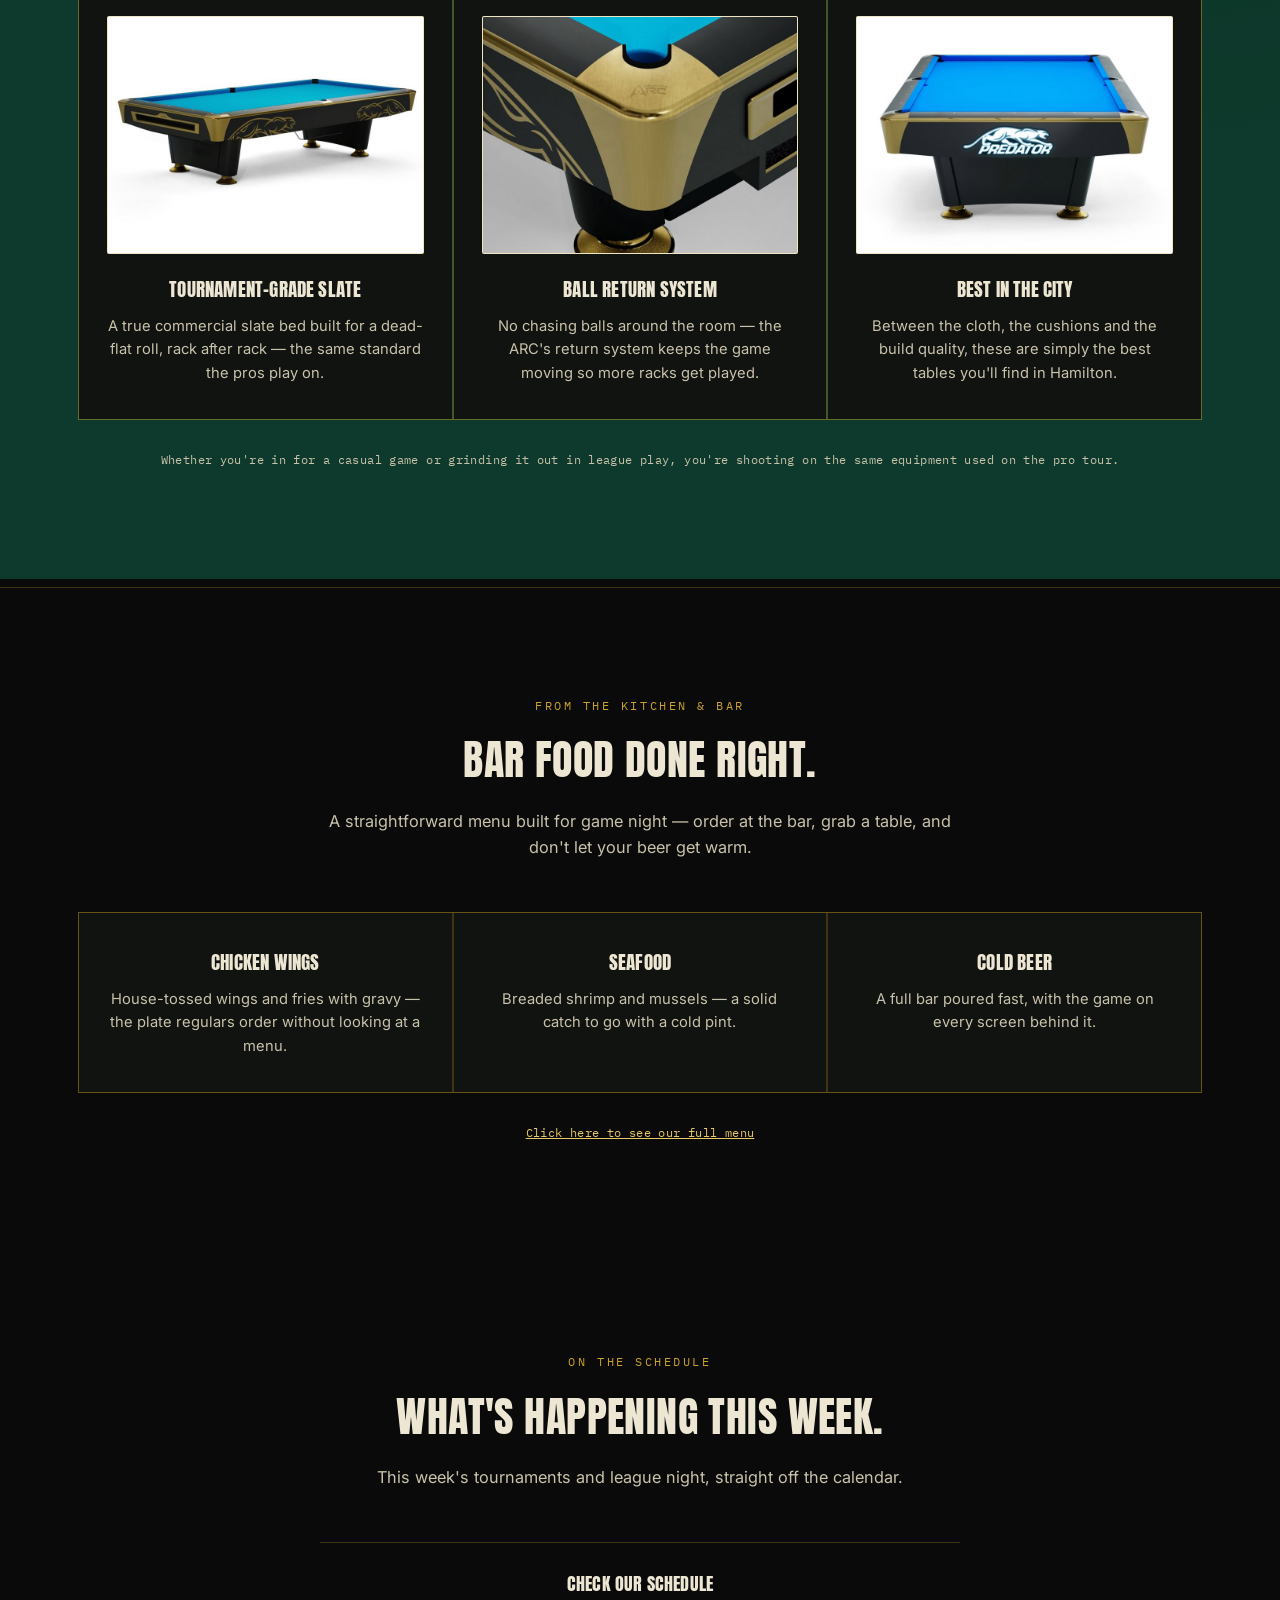
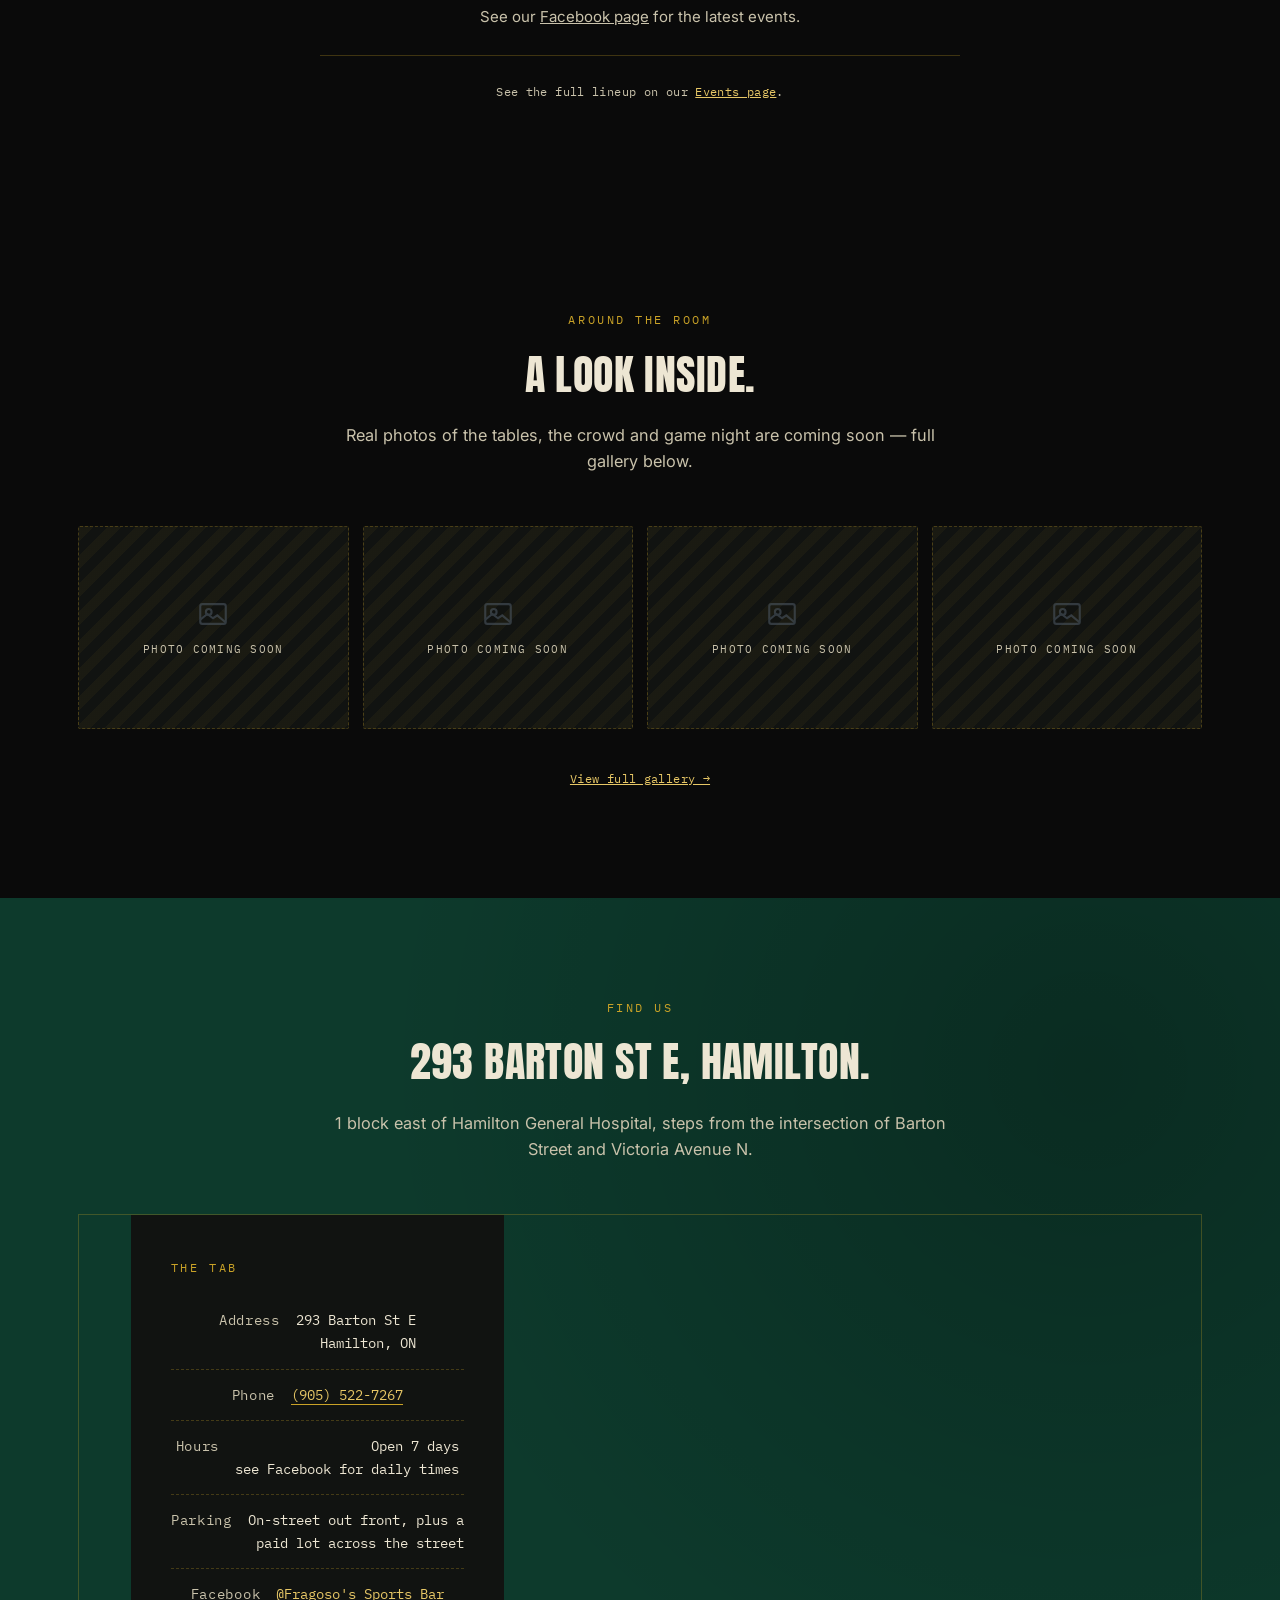
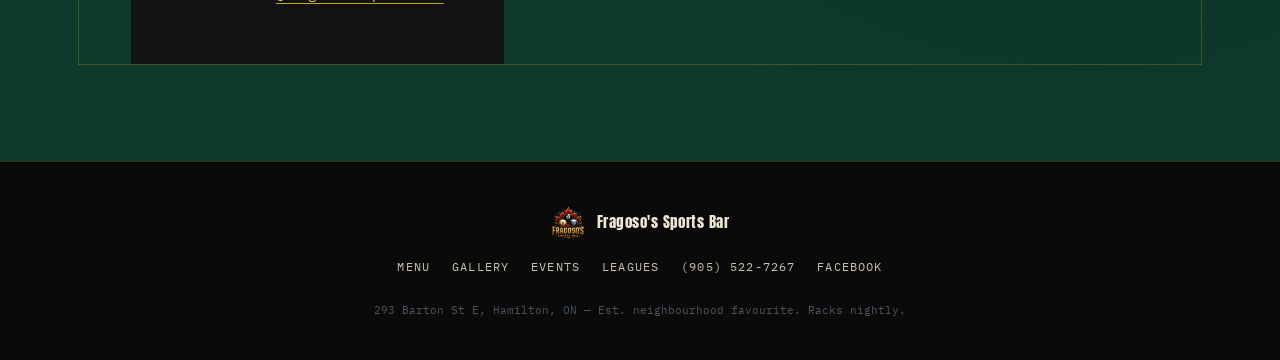
==== commit bfb3a7b7: "Add files via upload" ====
--- a/index.html
+++ b/index.html
@@ -3,7 +3,7 @@
 <head>
 <meta charset="UTF-8">
 <meta name="viewport" content="width=device-width, initial-scale=1.0">
-<title>Fragoso's Sports Bar — Barton St E, Hamilton</title>
+<title>Fragoso's Sports Bar - Hamilton's Premier Pool Room</title>
 <meta name="description" content="Fragoso's Sports Bar — Hamilton's home for pool, big-screen sports, cold drinks and karaoke on Barton Street East.">
 <link rel="preconnect" href="https://fonts.googleapis.com">
 <link rel="preconnect" href="https://fonts.gstatic.com" crossorigin>
@@ -42,16 +42,11 @@
     <section class="hero">
       <div class="hero-inner">
         <img class="hero-logo" src="assets/logo.png?v=2" alt="Fragoso's Sports Bar — pool balls and maple leaf crest">
-        <h1>Rack 'em up on <em>Barton Street</em></h1>
-        <p class="lede">Cold drinks, hot food and the best pool tables in Hamilton.</p>
+        <h1>Hamilton's Premier <em>Pool Room</em></h1>
+        <p class="lede">9 professional quality billiards tables. 200" Projector TV. Hot Food. Cold Drinks.</p>
         <div class="hero-ctas">
           <a class="btn btn-primary" href="tel:19055227267">Call the Bar</a>
           <a class="btn btn-outline" href="#location">Get Directions</a>
-        </div>
-        <div class="hero-strip">
-          <div class="stat"><b>200"</b><span>Projector Screen</span></div>
-          <div class="stat"><b>7</b><span>Days a Week</span></div>
-          <div class="stat"><b>293</b><span>Barton St E</span></div>
         </div>
       </div>
     </section>
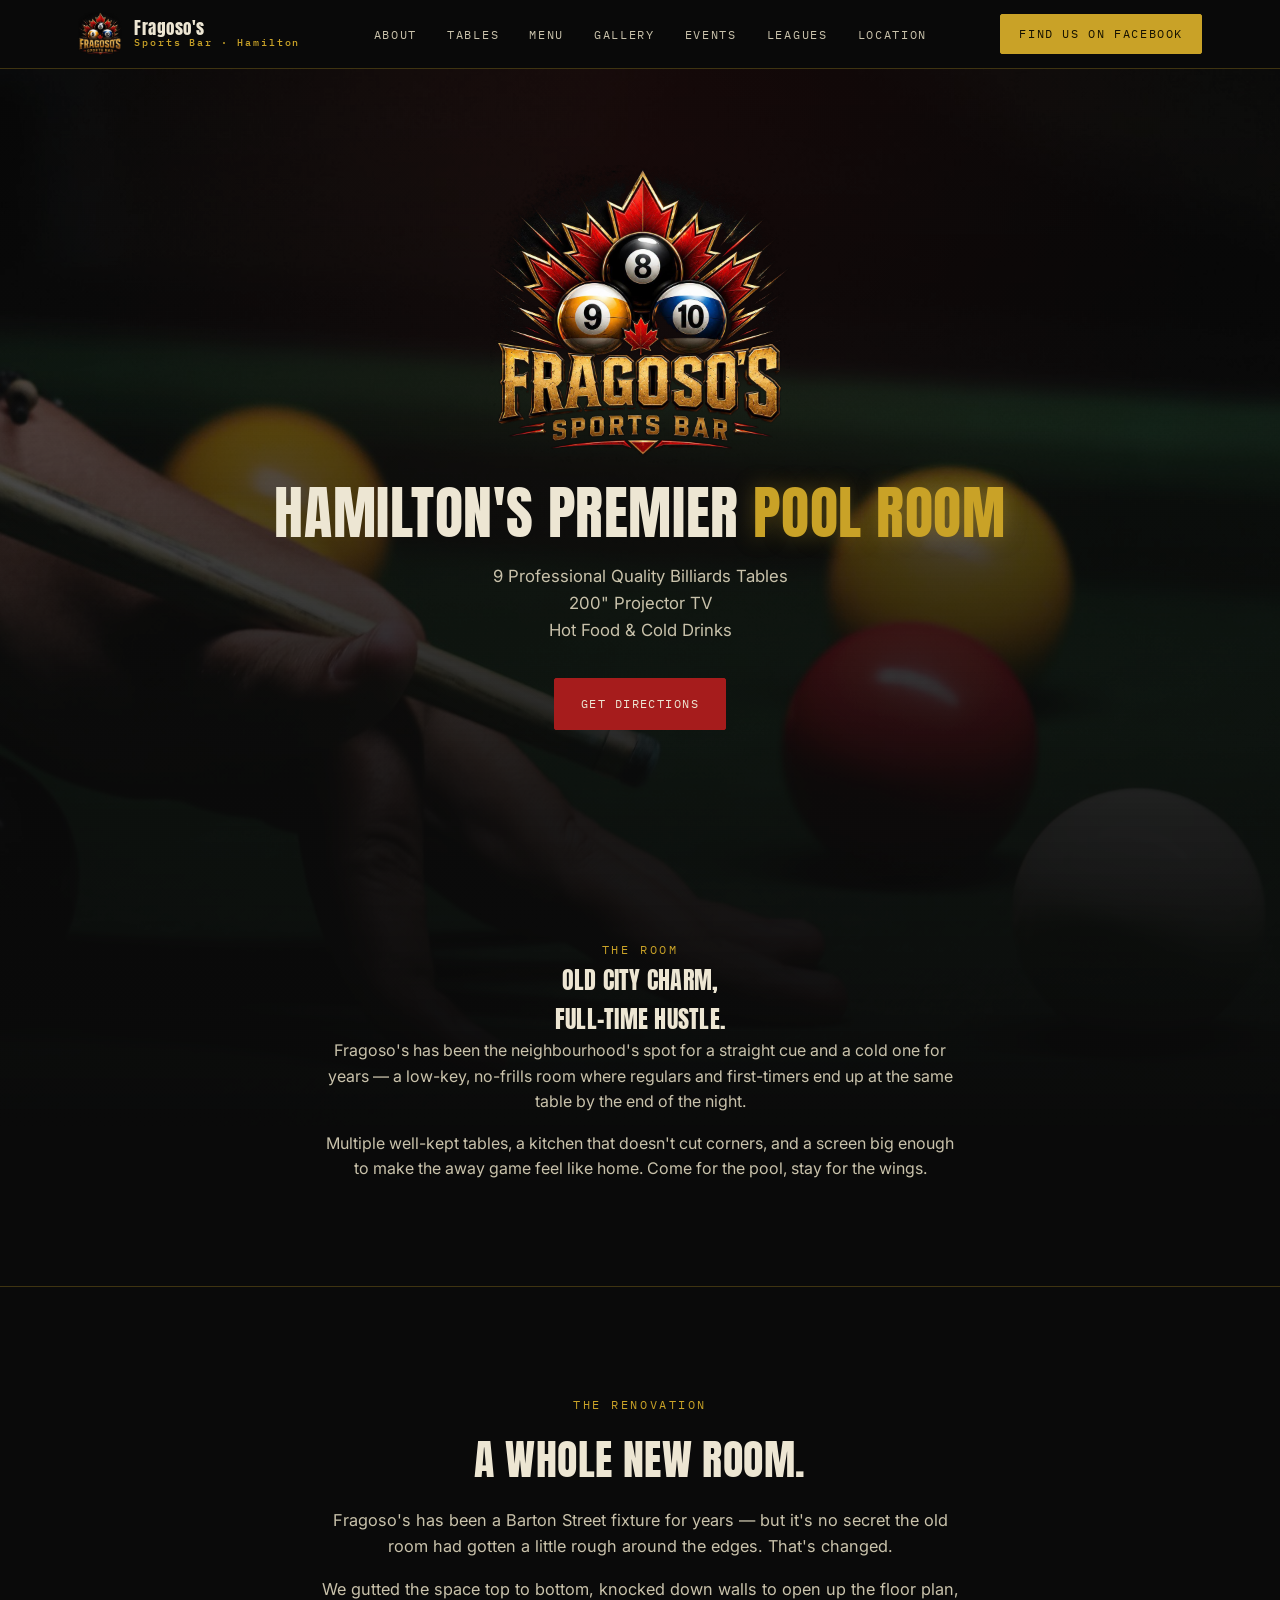
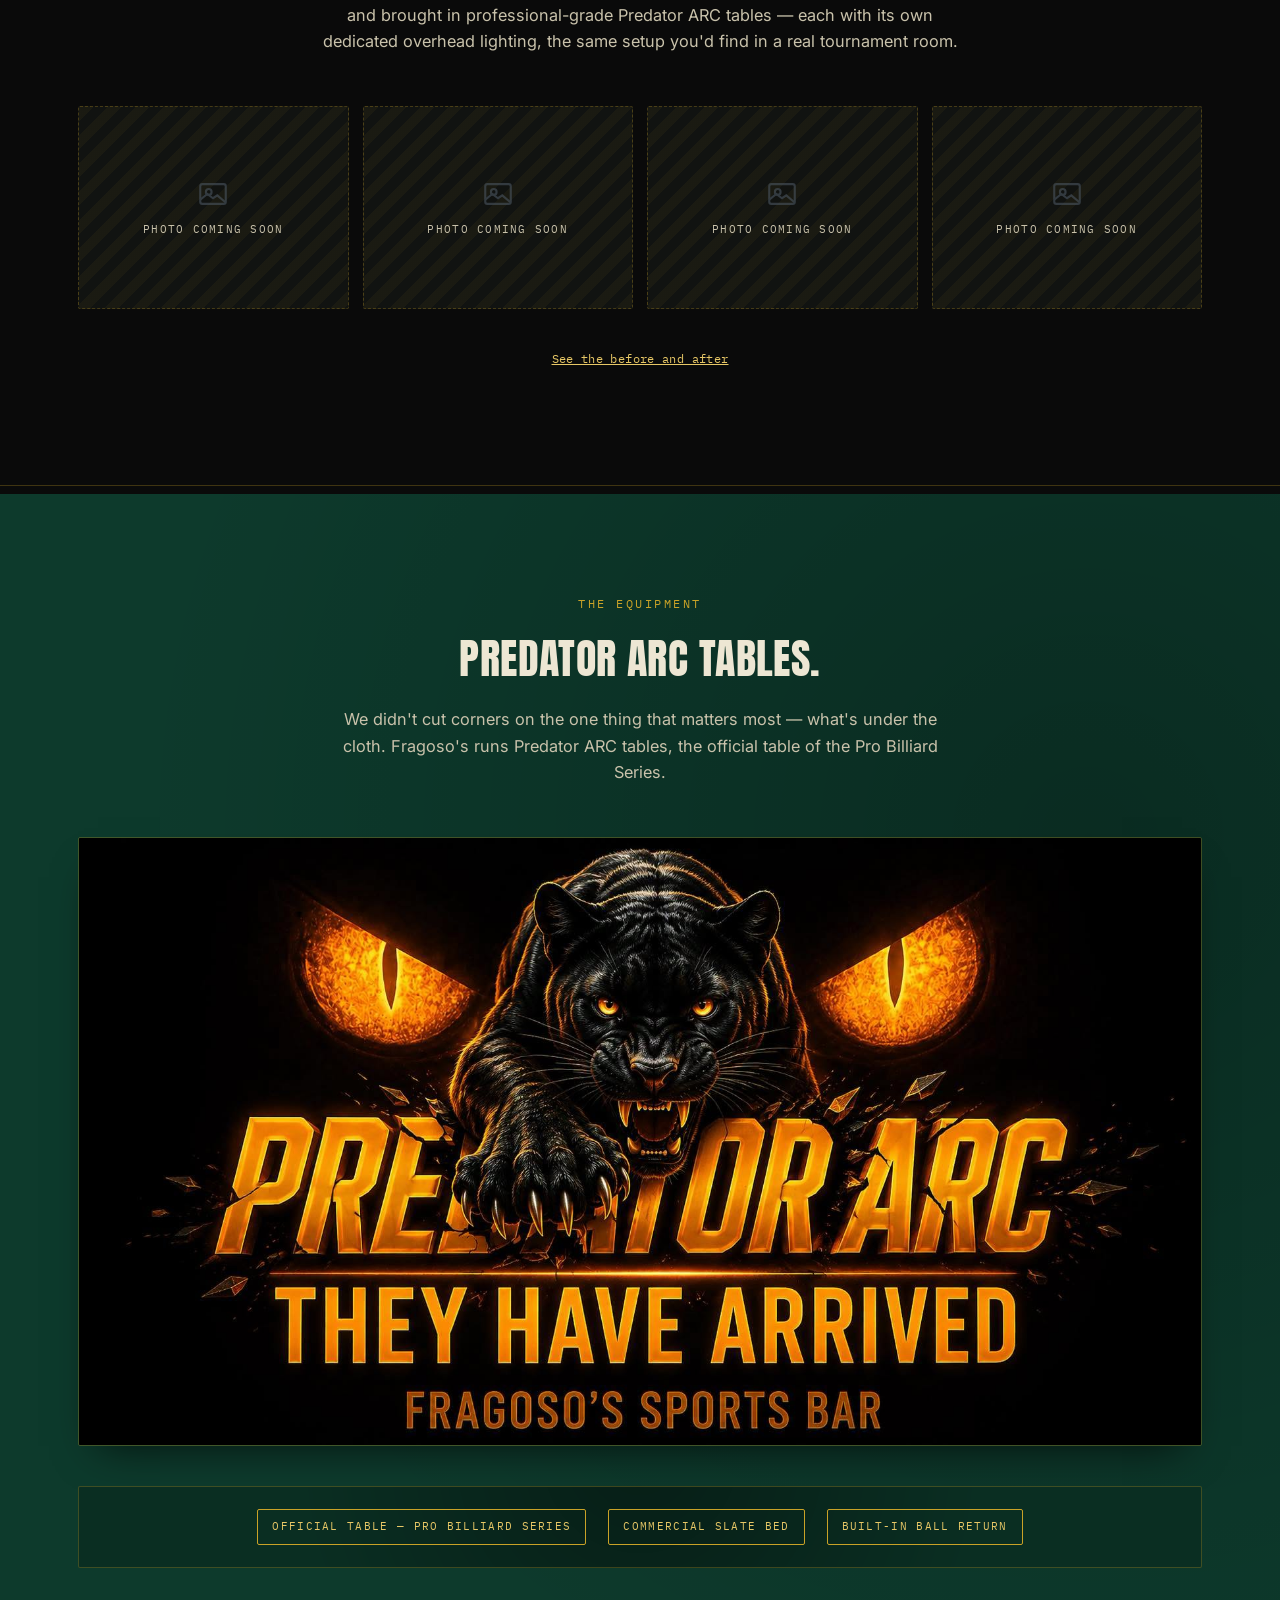
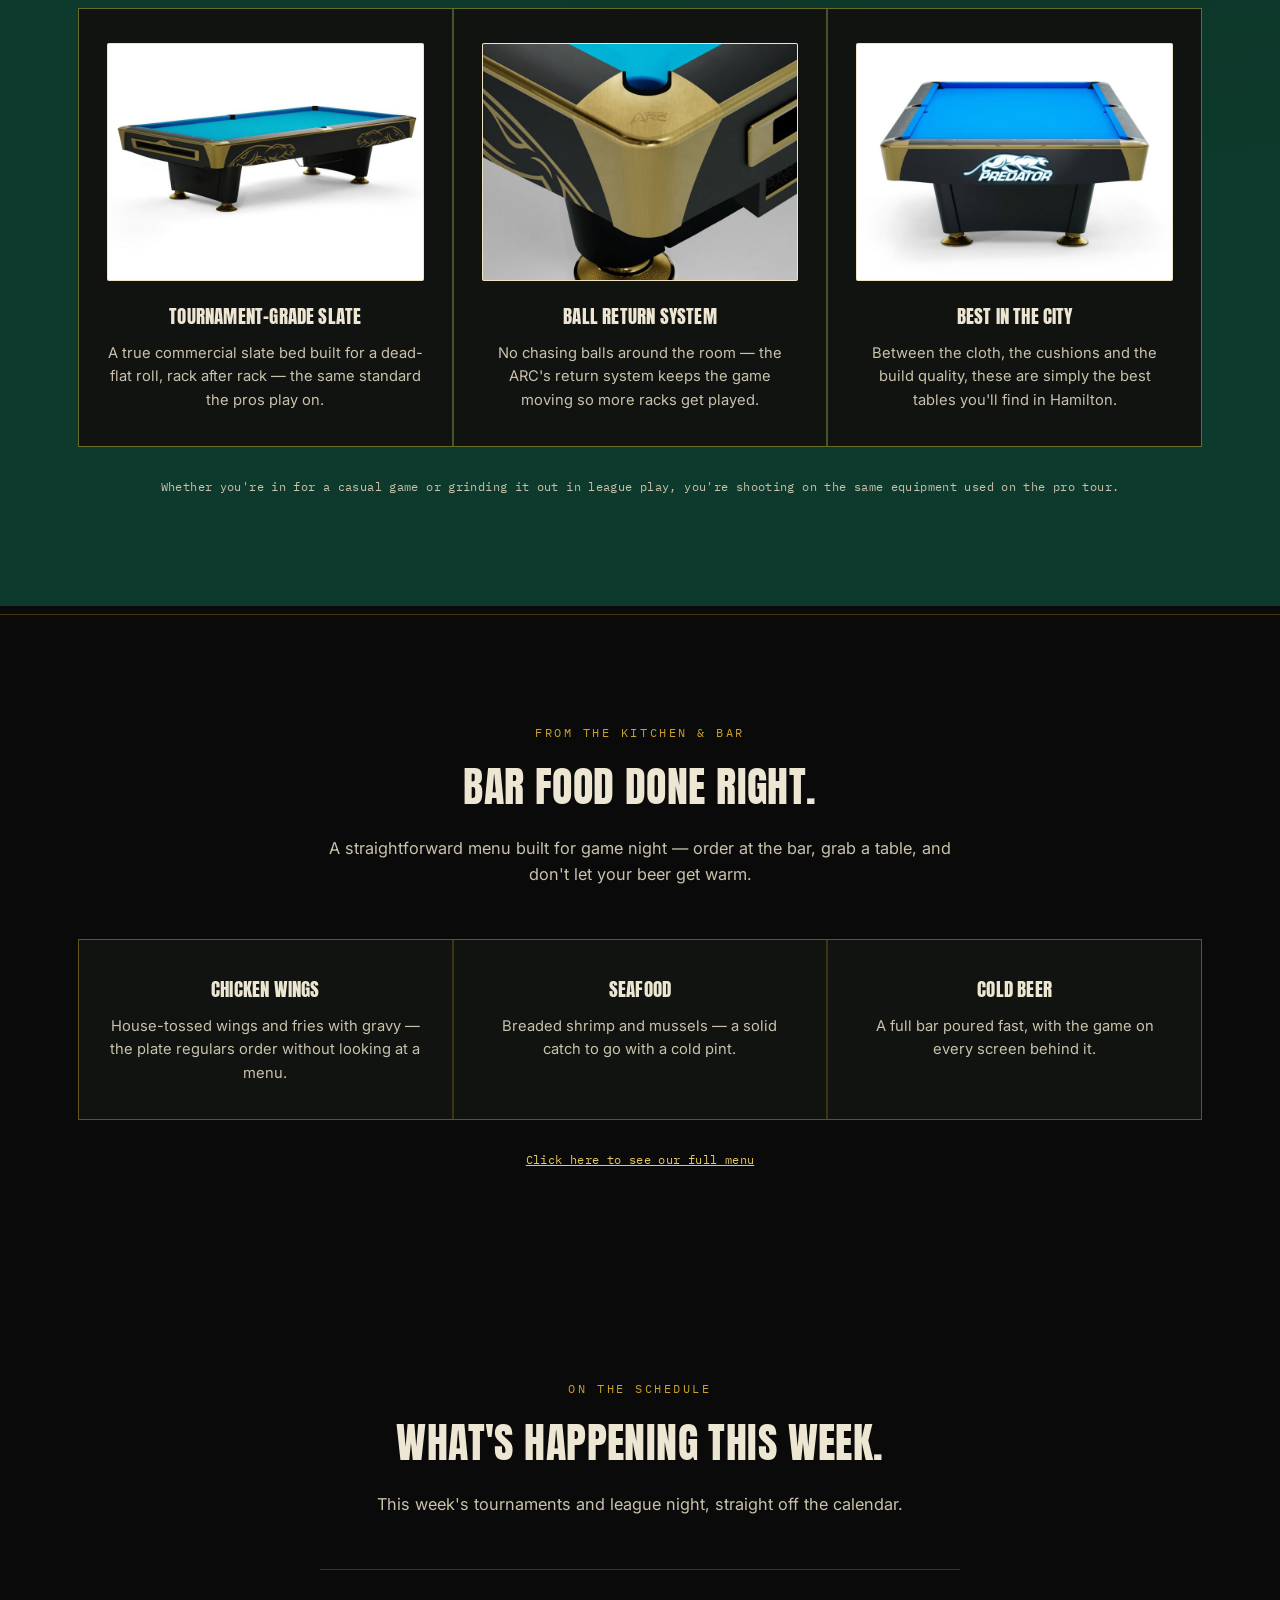
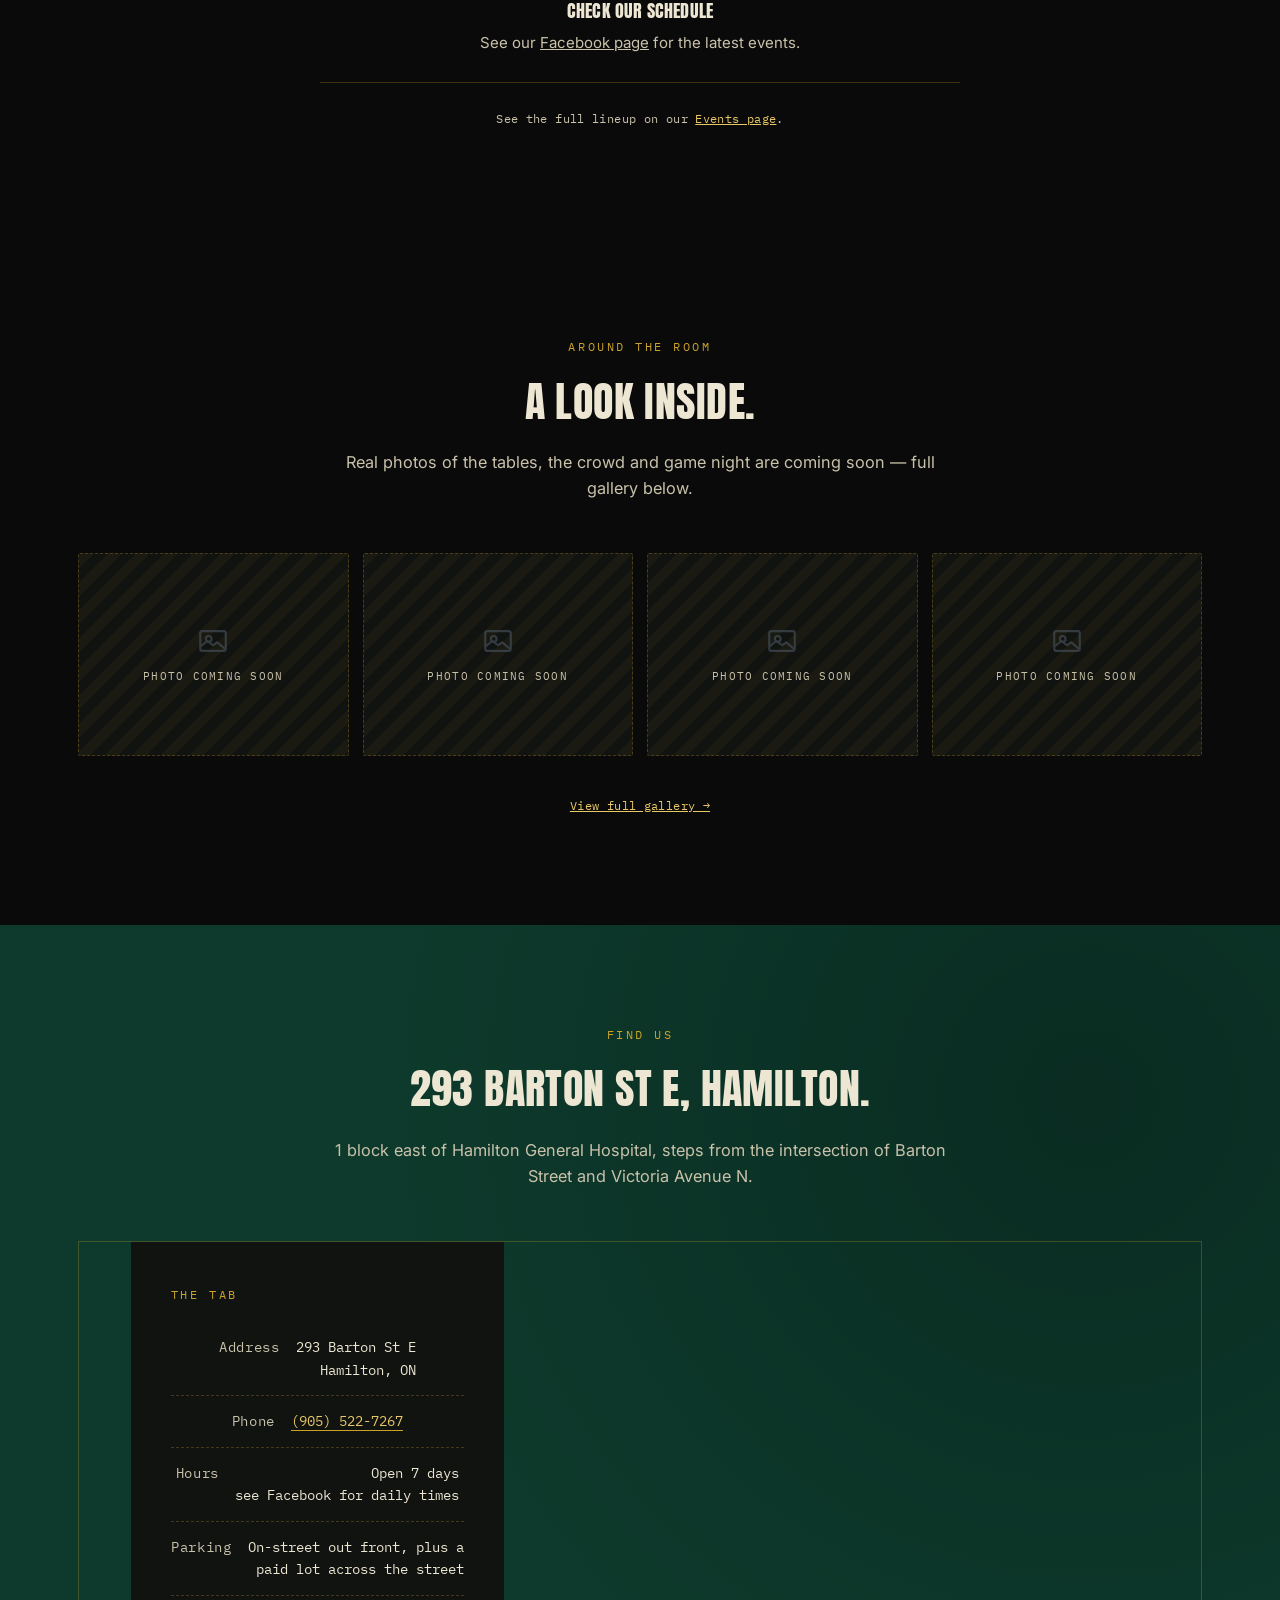
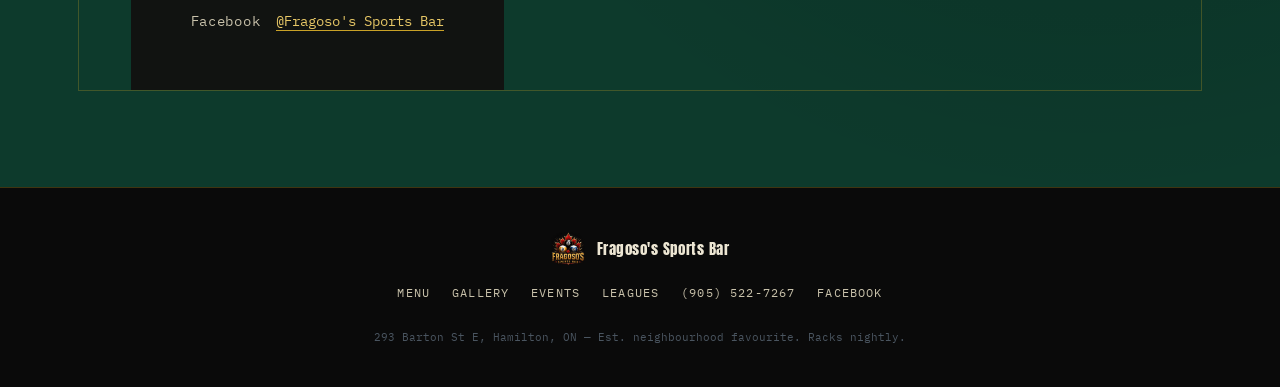
==== commit ede2890b: "Add files via upload" ====
--- a/index.html
+++ b/index.html
@@ -43,10 +43,9 @@
       <div class="hero-inner">
         <img class="hero-logo" src="assets/logo.png?v=2" alt="Fragoso's Sports Bar — pool balls and maple leaf crest">
         <h1>Hamilton's Premier <em>Pool Room</em></h1>
-        <p class="lede">9 professional quality billiards tables. 200" Projector TV. Hot Food. Cold Drinks.</p>
+        <p class="lede">9 Professional Quality Billiards Tables<br>200" Projector TV<br>Hot Food &amp; Cold Drinks</p>
         <div class="hero-ctas">
-          <a class="btn btn-primary" href="tel:19055227267">Call the Bar</a>
-          <a class="btn btn-outline" href="#location">Get Directions</a>
+          <a class="btn btn-primary" href="#location">Get Directions</a>
         </div>
       </div>
     </section>
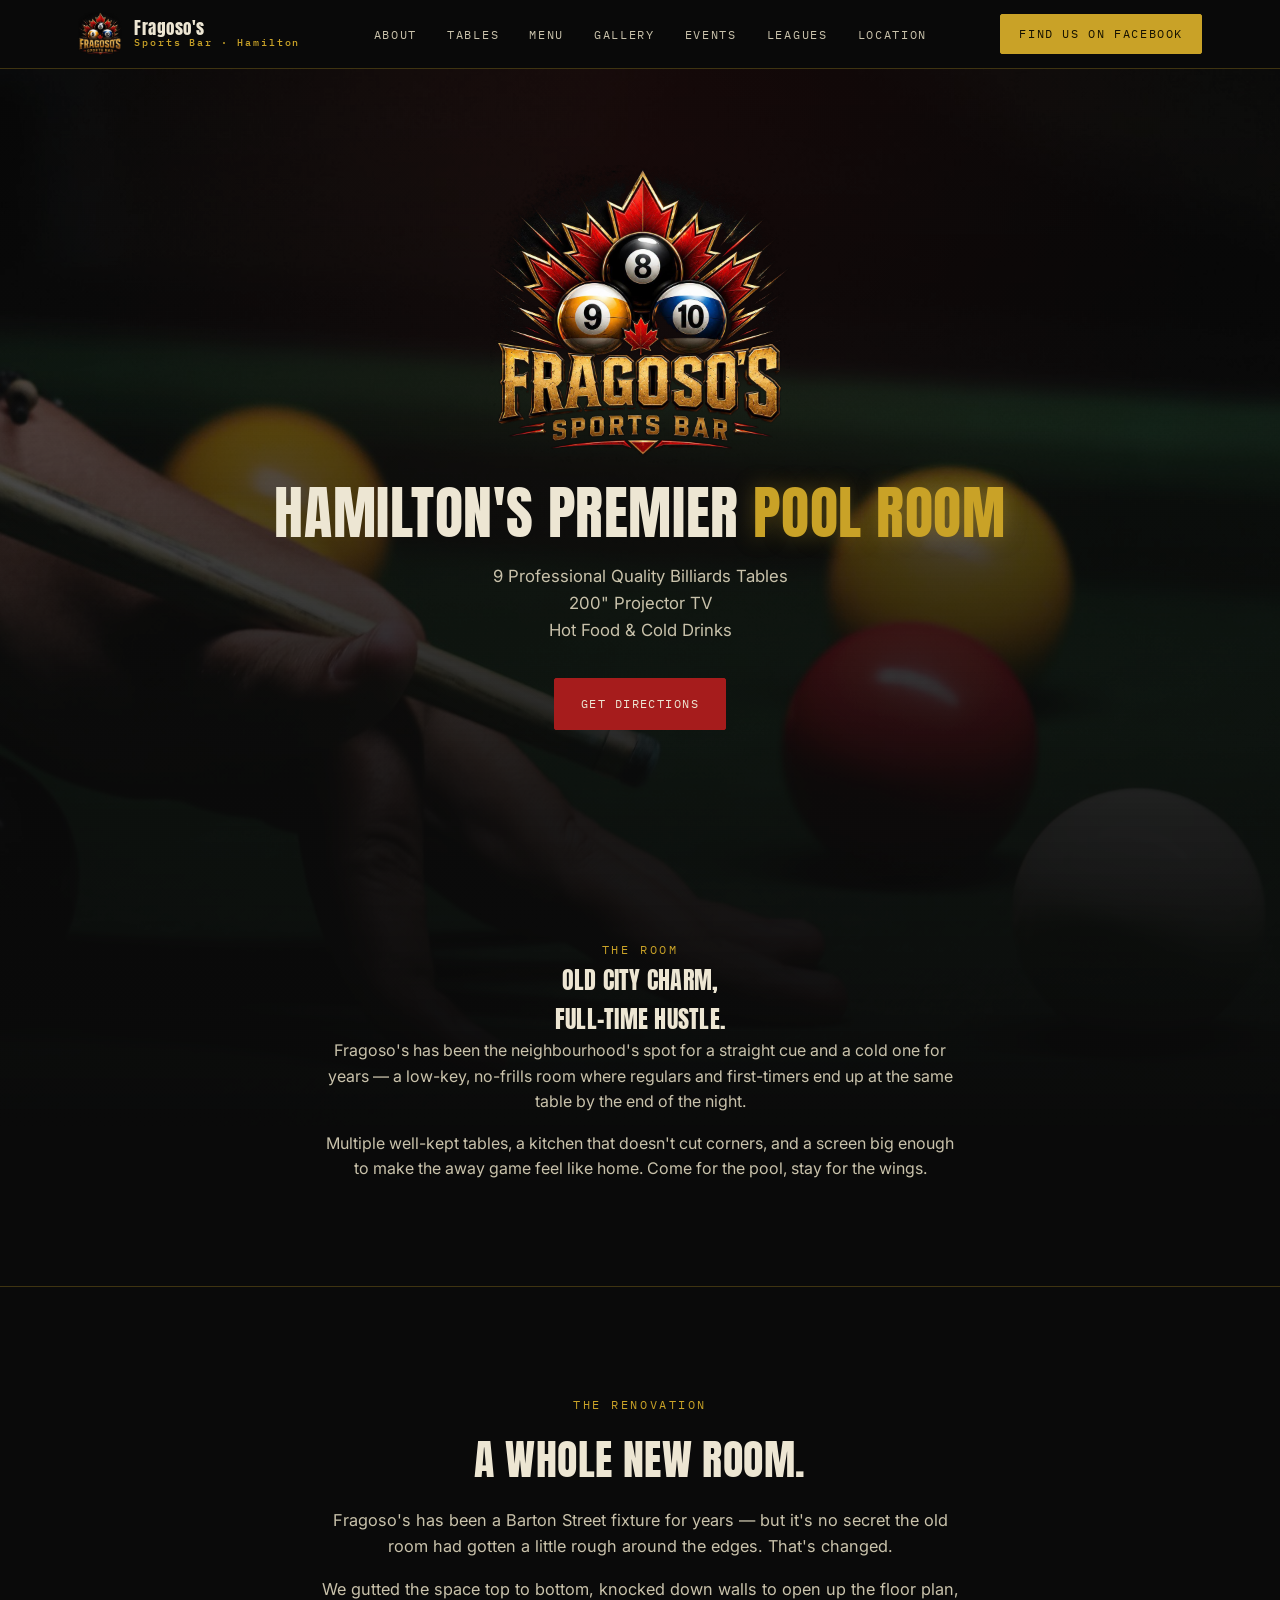
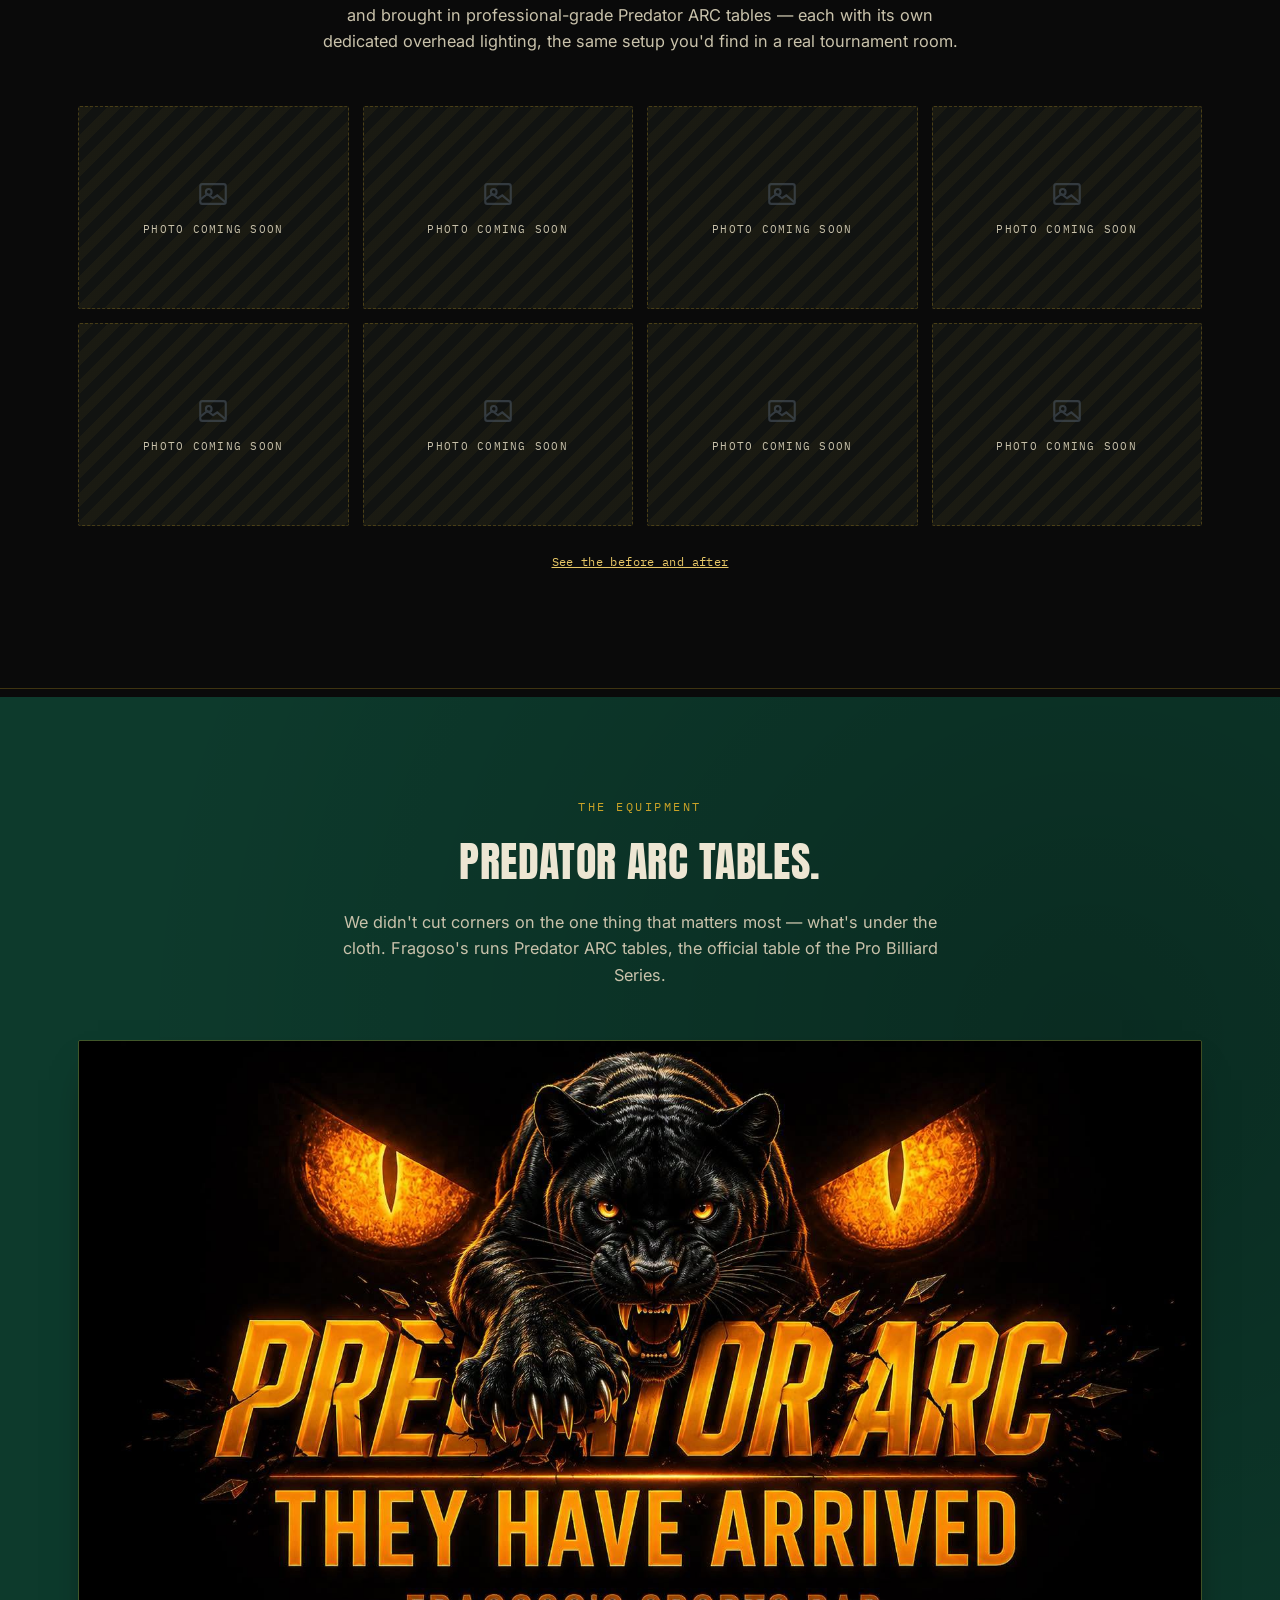
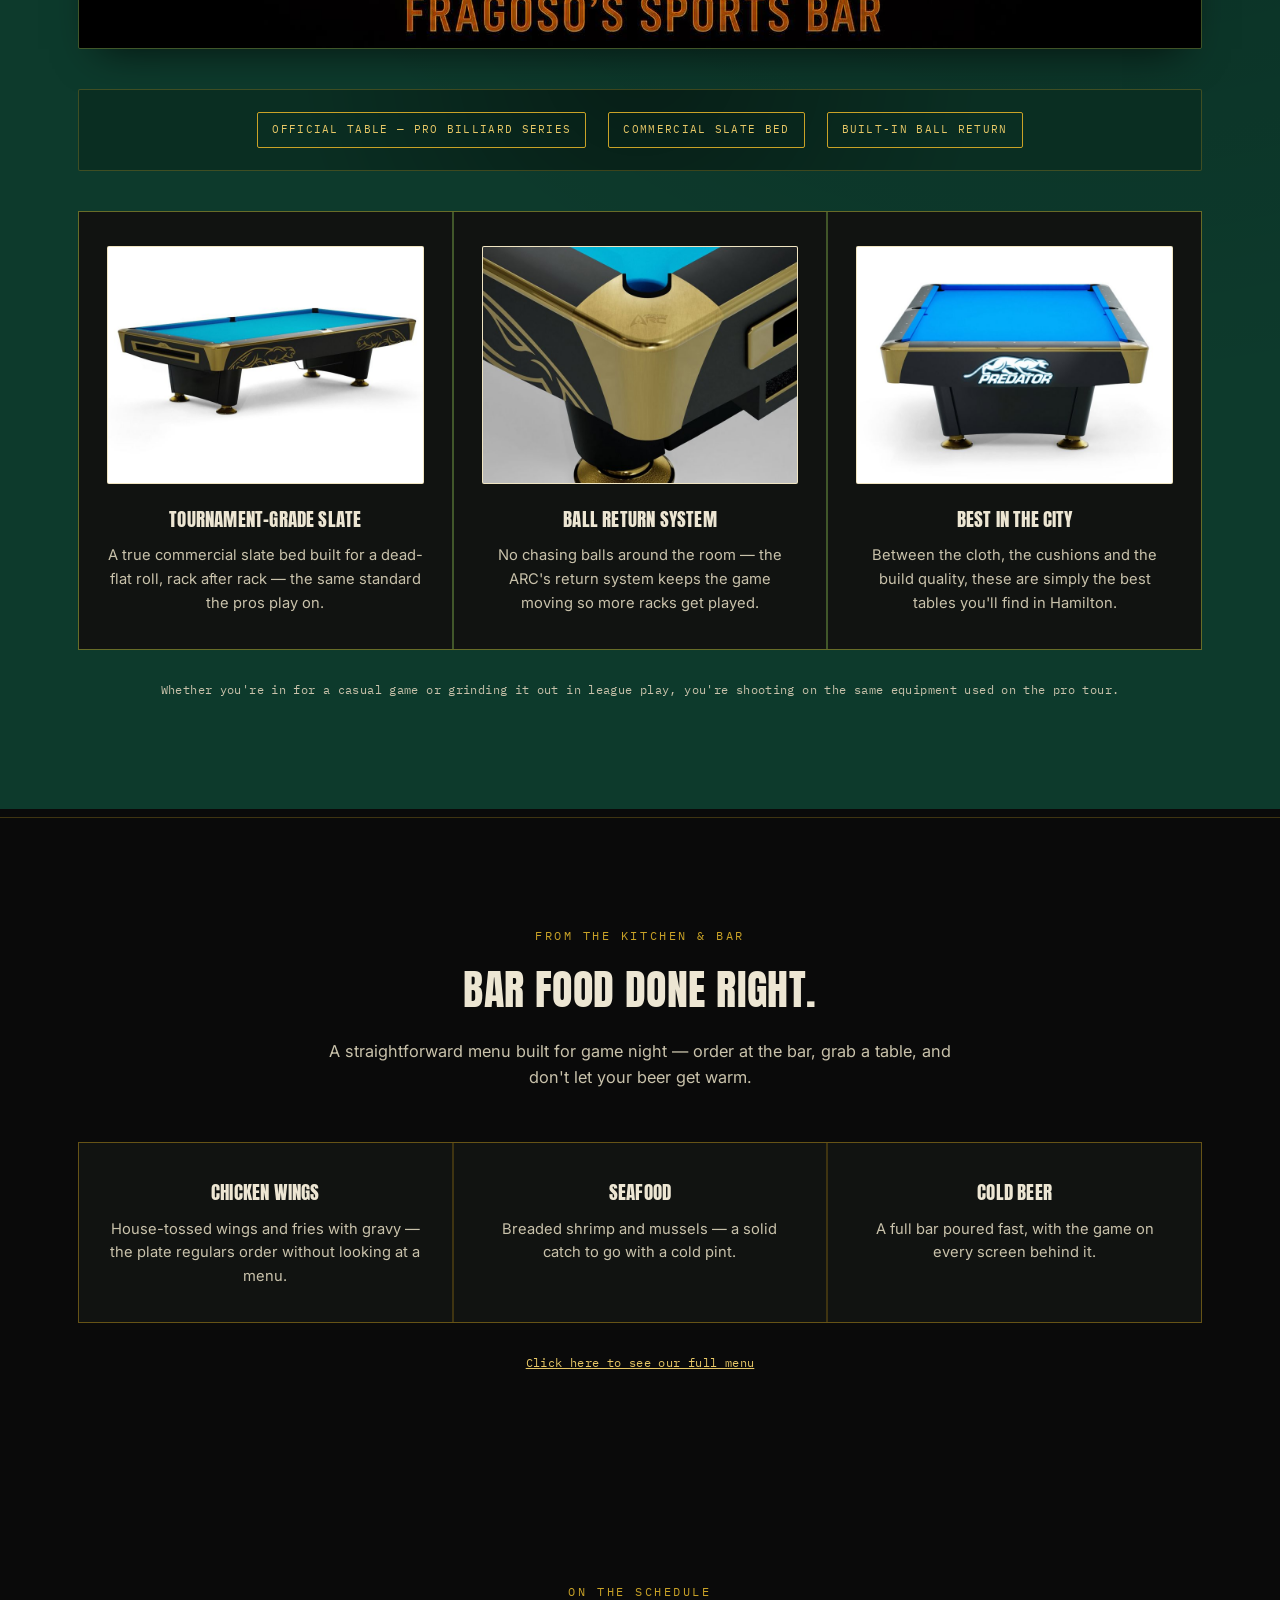
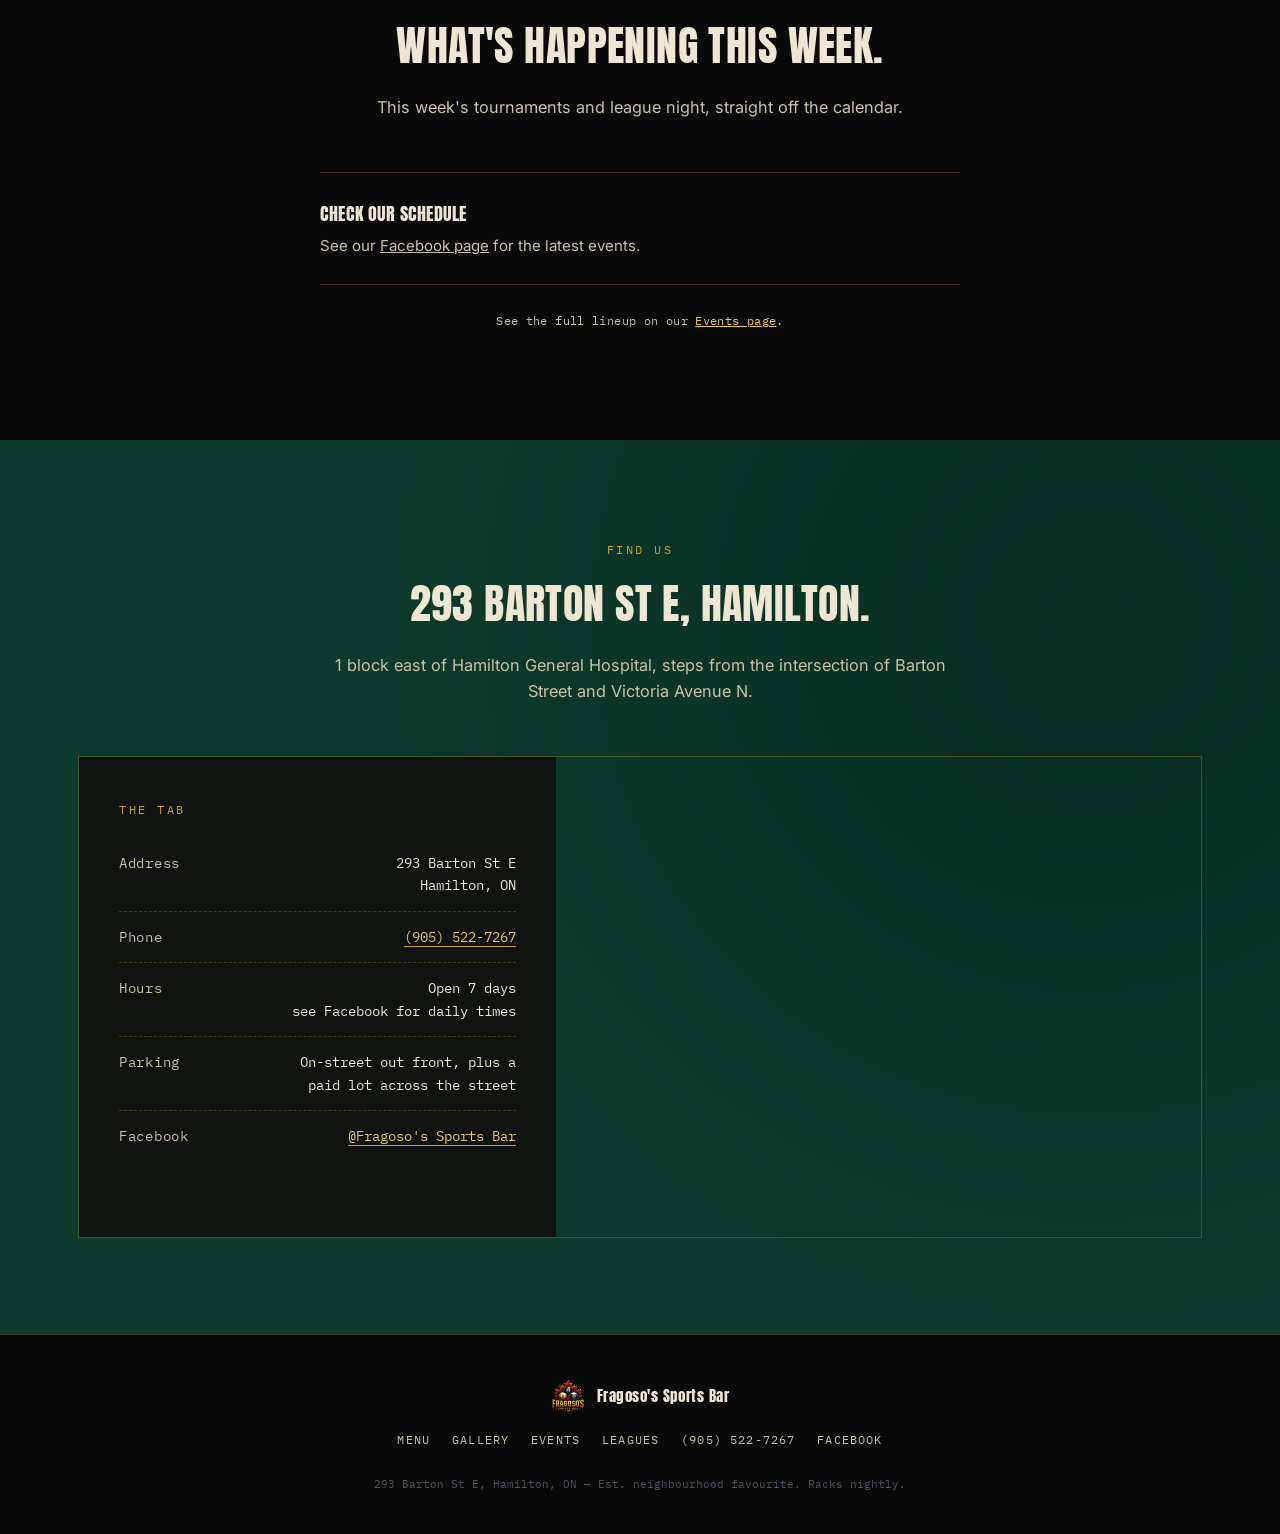
==== commit b61c0ec5: "Add files via upload" ====
--- a/index.html
+++ b/index.html
@@ -72,7 +72,11 @@
         <p>Fragoso's has been a Barton Street fixture for years — but it's no secret the old room had gotten a little rough around the edges. That's changed.</p>
         <p>We gutted the space top to bottom, knocked down walls to open up the floor plan, and brought in professional-grade Predator ARC tables — each with its own dedicated overhead lighting, the same setup you'd find in a real tournament room.</p>
       </div>
-      <div class="gallery-grid" style="grid-template-columns:repeat(4,1fr); margin-top:36px;" aria-hidden="true">
+      <div class="gallery-grid uniform cols-4" style="margin-top:36px;" aria-hidden="true">
+        <div class="photo-slot"><svg viewBox="0 0 24 24" fill="none" stroke="currentColor" stroke-width="1.5"><rect x="3" y="5" width="18" height="14" rx="1.5"/><circle cx="9" cy="10.5" r="2"/><path d="M3 16l5-4 4 3 3-2 6 5"/></svg><span>Photo Coming Soon</span></div>
+        <div class="photo-slot"><svg viewBox="0 0 24 24" fill="none" stroke="currentColor" stroke-width="1.5"><rect x="3" y="5" width="18" height="14" rx="1.5"/><circle cx="9" cy="10.5" r="2"/><path d="M3 16l5-4 4 3 3-2 6 5"/></svg><span>Photo Coming Soon</span></div>
+        <div class="photo-slot"><svg viewBox="0 0 24 24" fill="none" stroke="currentColor" stroke-width="1.5"><rect x="3" y="5" width="18" height="14" rx="1.5"/><circle cx="9" cy="10.5" r="2"/><path d="M3 16l5-4 4 3 3-2 6 5"/></svg><span>Photo Coming Soon</span></div>
+        <div class="photo-slot"><svg viewBox="0 0 24 24" fill="none" stroke="currentColor" stroke-width="1.5"><rect x="3" y="5" width="18" height="14" rx="1.5"/><circle cx="9" cy="10.5" r="2"/><path d="M3 16l5-4 4 3 3-2 6 5"/></svg><span>Photo Coming Soon</span></div>
         <div class="photo-slot"><svg viewBox="0 0 24 24" fill="none" stroke="currentColor" stroke-width="1.5"><rect x="3" y="5" width="18" height="14" rx="1.5"/><circle cx="9" cy="10.5" r="2"/><path d="M3 16l5-4 4 3 3-2 6 5"/></svg><span>Photo Coming Soon</span></div>
         <div class="photo-slot"><svg viewBox="0 0 24 24" fill="none" stroke="currentColor" stroke-width="1.5"><rect x="3" y="5" width="18" height="14" rx="1.5"/><circle cx="9" cy="10.5" r="2"/><path d="M3 16l5-4 4 3 3-2 6 5"/></svg><span>Photo Coming Soon</span></div>
         <div class="photo-slot"><svg viewBox="0 0 24 24" fill="none" stroke="currentColor" stroke-width="1.5"><rect x="3" y="5" width="18" height="14" rx="1.5"/><circle cx="9" cy="10.5" r="2"/><path d="M3 16l5-4 4 3 3-2 6 5"/></svg><span>Photo Coming Soon</span></div>
@@ -187,23 +191,6 @@
     </div>
   </section>
 
-  <section class="on-black" id="gallery-teaser">
-    <div class="wrap">
-      <div class="section-head">
-        <span class="eyebrow">Around the Room</span>
-        <h2>A look inside.</h2>
-        <p>Real photos of the tables, the crowd and game night are coming soon — full gallery below.</p>
-      </div>
-      <div class="gallery-grid" style="grid-template-columns:repeat(4,1fr);" aria-hidden="true">
-        <div class="photo-slot"><svg viewBox="0 0 24 24" fill="none" stroke="currentColor" stroke-width="1.5"><rect x="3" y="5" width="18" height="14" rx="1.5"/><circle cx="9" cy="10.5" r="2"/><path d="M3 16l5-4 4 3 3-2 6 5"/></svg><span>Photo Coming Soon</span></div>
-        <div class="photo-slot"><svg viewBox="0 0 24 24" fill="none" stroke="currentColor" stroke-width="1.5"><rect x="3" y="5" width="18" height="14" rx="1.5"/><circle cx="9" cy="10.5" r="2"/><path d="M3 16l5-4 4 3 3-2 6 5"/></svg><span>Photo Coming Soon</span></div>
-        <div class="photo-slot"><svg viewBox="0 0 24 24" fill="none" stroke="currentColor" stroke-width="1.5"><rect x="3" y="5" width="18" height="14" rx="1.5"/><circle cx="9" cy="10.5" r="2"/><path d="M3 16l5-4 4 3 3-2 6 5"/></svg><span>Photo Coming Soon</span></div>
-        <div class="photo-slot"><svg viewBox="0 0 24 24" fill="none" stroke="currentColor" stroke-width="1.5"><rect x="3" y="5" width="18" height="14" rx="1.5"/><circle cx="9" cy="10.5" r="2"/><path d="M3 16l5-4 4 3 3-2 6 5"/></svg><span>Photo Coming Soon</span></div>
-      </div>
-      <p class="menu-note" style="margin-top:26px;"><a href="gallery.html">View full gallery →</a></p>
-    </div>
-  </section>
-
   <section class="on-felt" id="location">
     <div class="wrap">
       <div class="section-head">
--- a/styles.css
+++ b/styles.css
@@ -1,4 +1,4 @@
-/* Fragoso's Sports Bar — styles.css — v12 */
+/* Fragoso's Sports Bar — styles.css — v14 */
   :root{
     --black:#0a0a0a;
     --black-2:#111311;
@@ -246,8 +246,8 @@
   .tab-row .k{color:var(--cream-dim); letter-spacing:0.05em;}
   .tab-row .v{color:var(--cream); text-align:right;}
   .tab-row .v a{color:var(--gold-bright); text-decoration:none; border-bottom:1px solid var(--gold);}
-  .map-frame{min-height:340px; filter:grayscale(0.35) contrast(1.05);}
-  .map-frame iframe{width:100%; height:100%; min-height:340px; border:0; display:block;}
+  .map-frame{min-height:480px; filter:grayscale(0.35) contrast(1.05);}
+  .map-frame iframe{width:100%; height:100%; min-height:480px; border:0; display:block;}
 
   /* ---------- Footer ---------- */
   footer{
@@ -320,8 +320,11 @@
     display:grid; grid-template-columns:repeat(3,1fr); gap:14px;
   }
   .gallery-grid .photo-slot:nth-child(3n+1){grid-row:span 2;}
+  .gallery-grid.uniform .photo-slot{grid-row:auto;}
+  .gallery-grid.cols-4{grid-template-columns:repeat(4,1fr);}
   @media (max-width:760px){
     .gallery-grid{grid-template-columns:repeat(2,1fr);}
+    .gallery-grid.cols-4{grid-template-columns:repeat(2,1fr);}
     .gallery-grid .photo-slot:nth-child(3n+1){grid-row:auto;}
   }
 
@@ -419,26 +422,6 @@
     margin-left:auto;
     margin-right:auto;
   }
-  .page-home .rack-row{
-    grid-template-columns:1fr;
-    justify-items:center;
-    text-align:center;
-    row-gap:10px;
-  }
-  .page-home .tab{
-    max-width:420px;
-    margin-left:auto;
-    margin-right:auto;
-  }
-  .page-home .tab-row{
-    justify-content:center;
-    gap:16px;
-    flex-wrap:wrap;
-    text-align:center;
-  }
-  .page-home .loc-grid{
-    justify-items:center;
-  }
   .page-home .menu-note{
     text-align:center;
   }
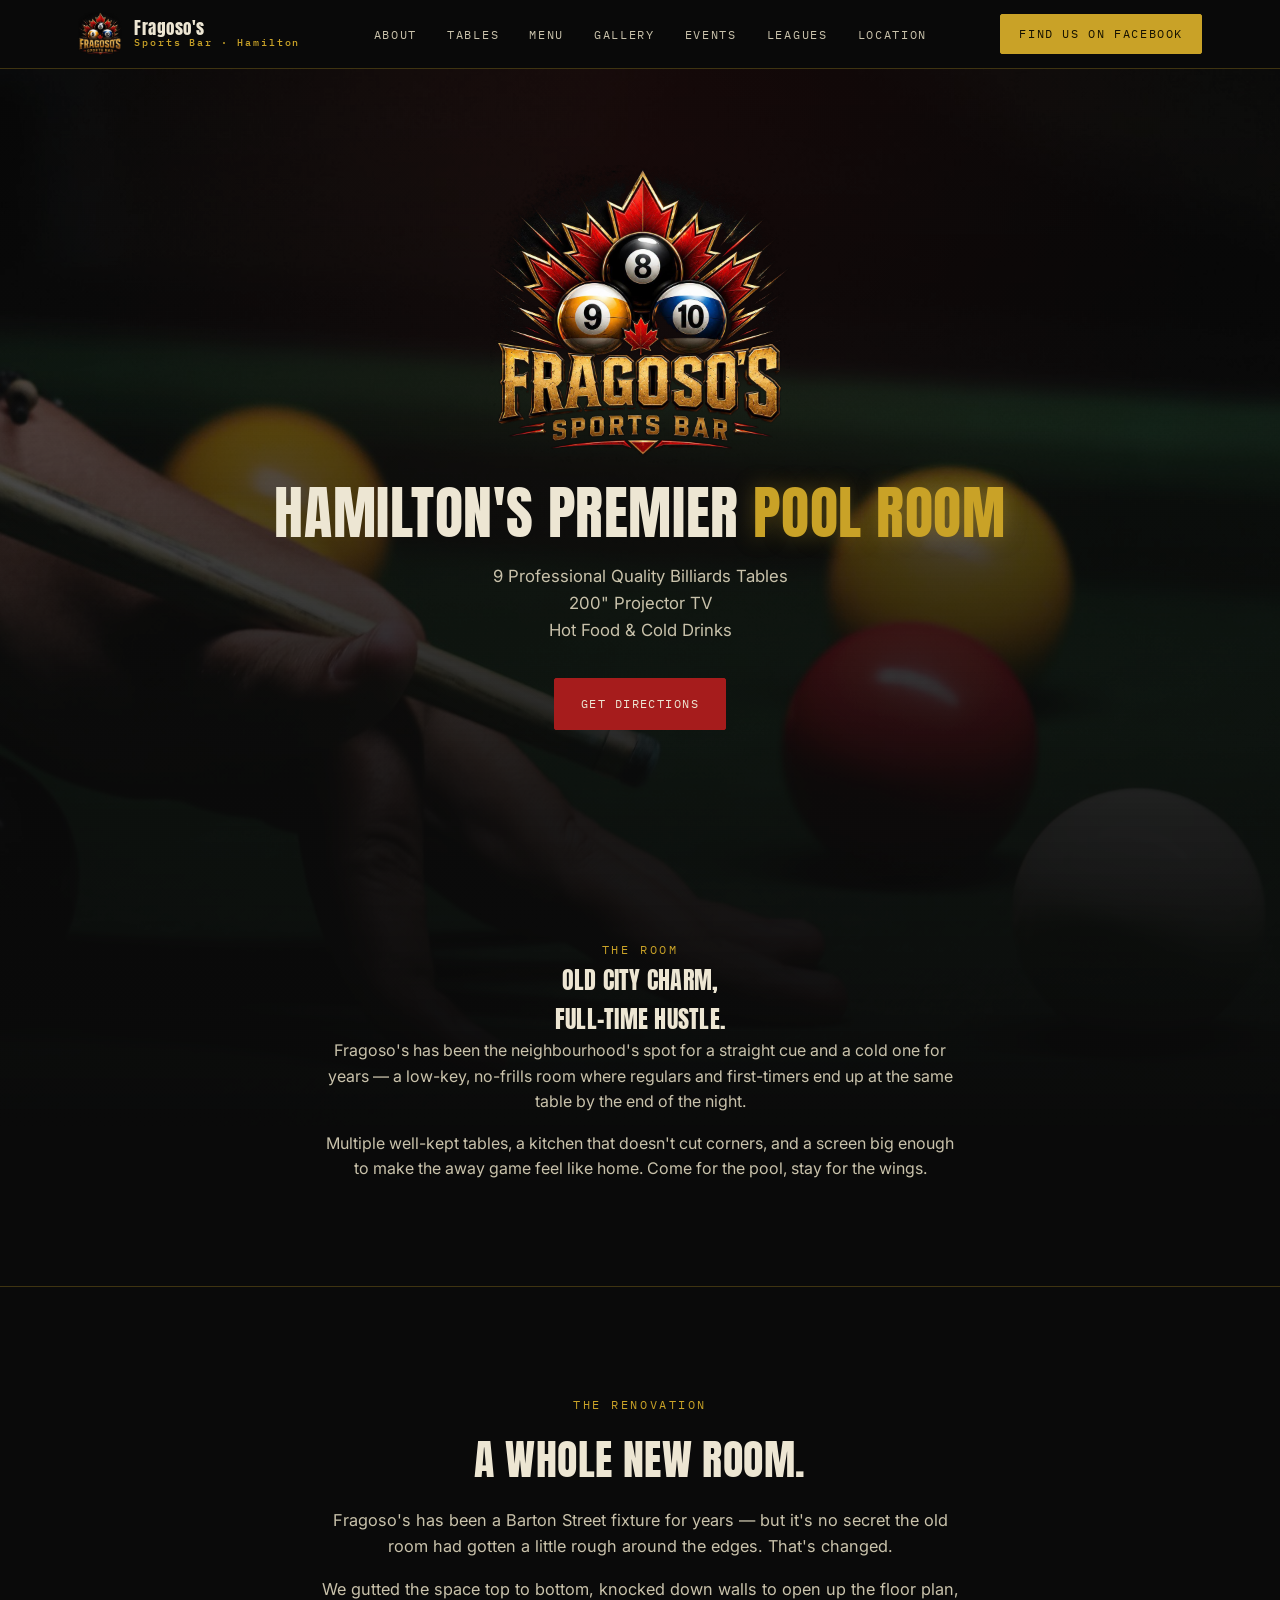
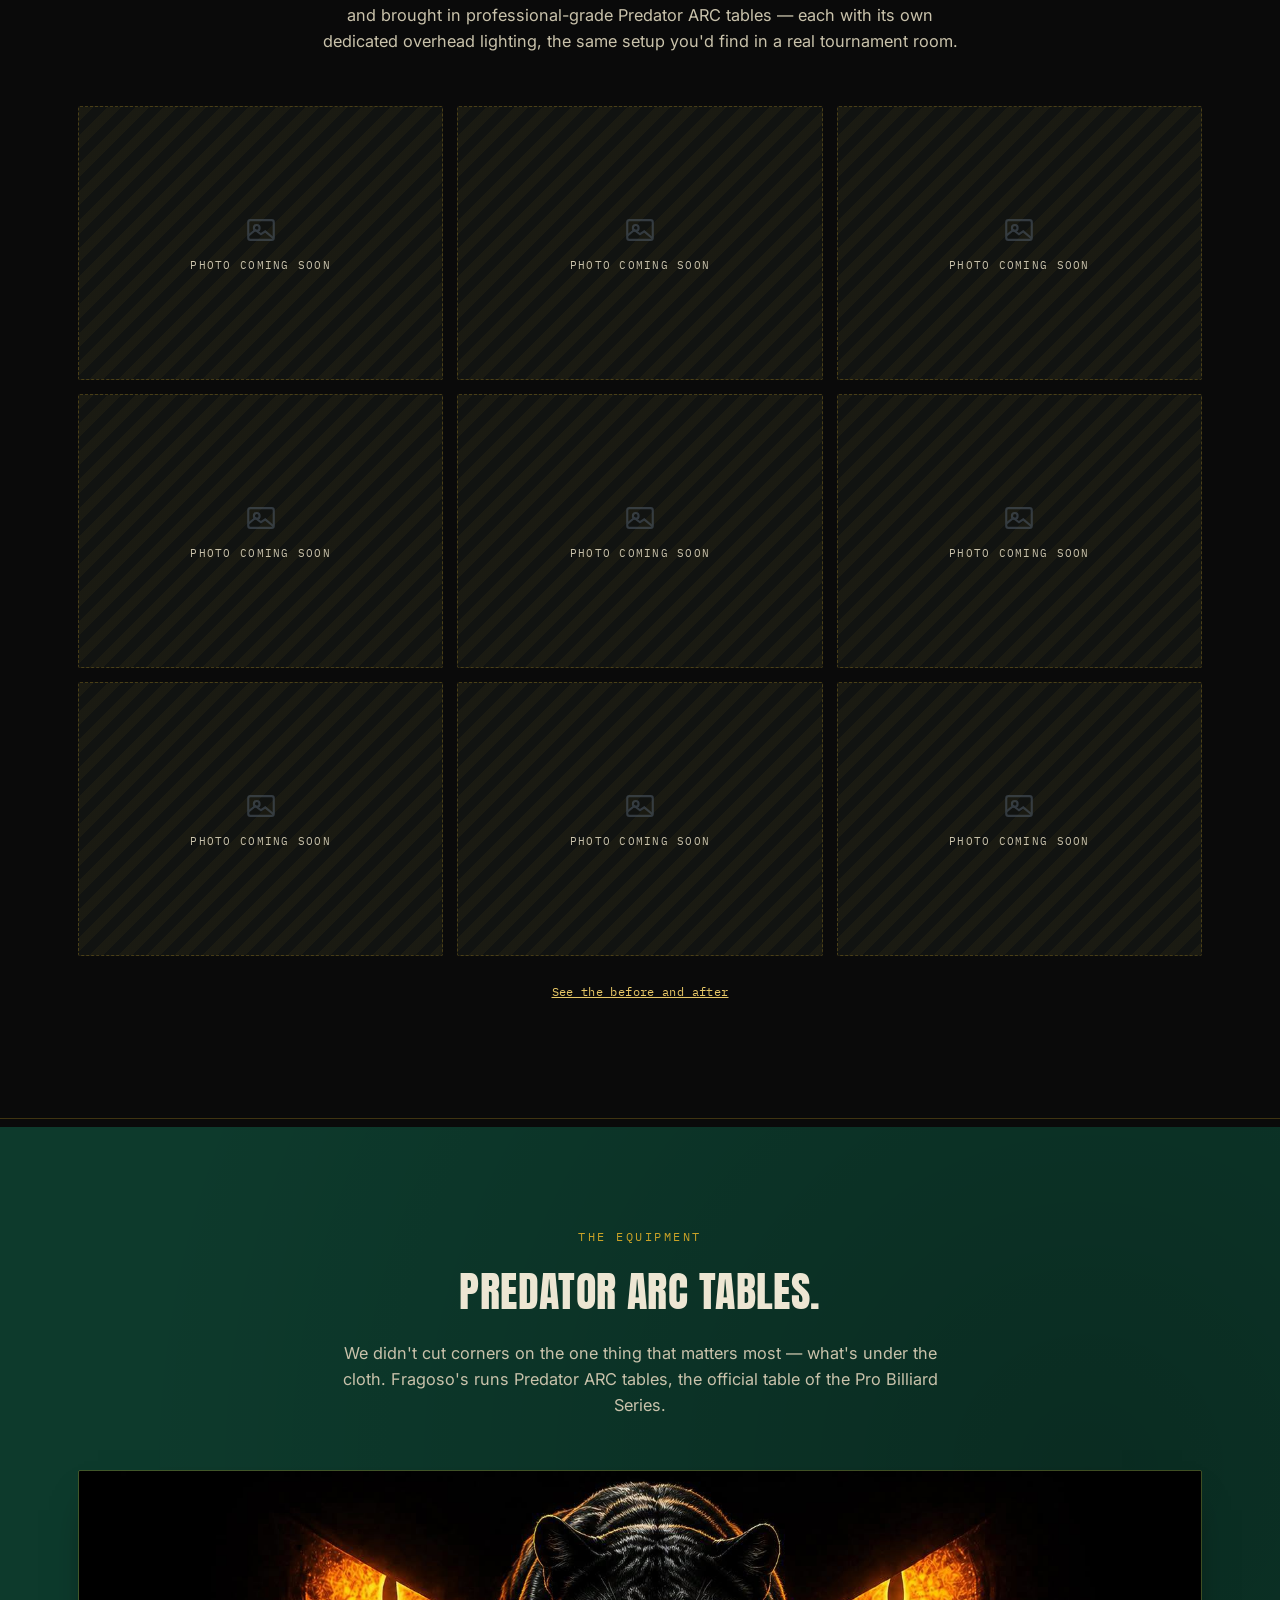
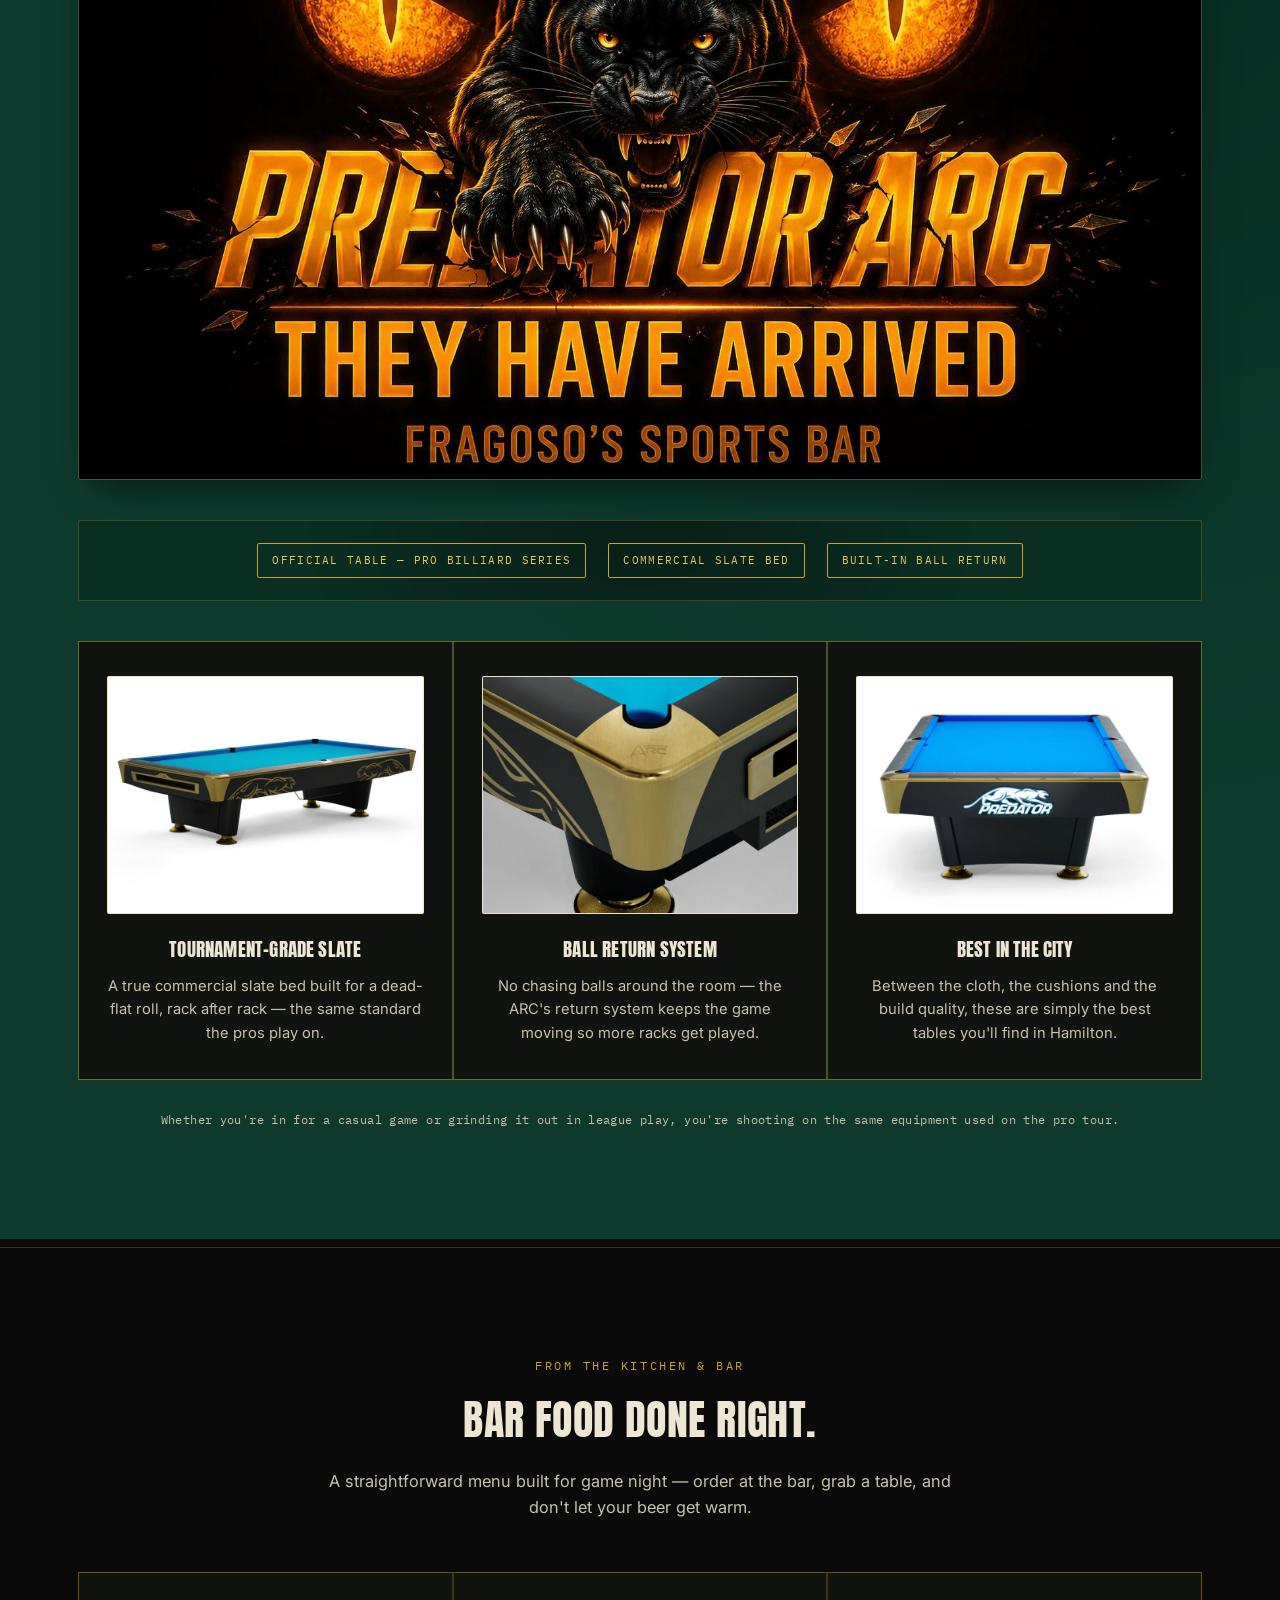
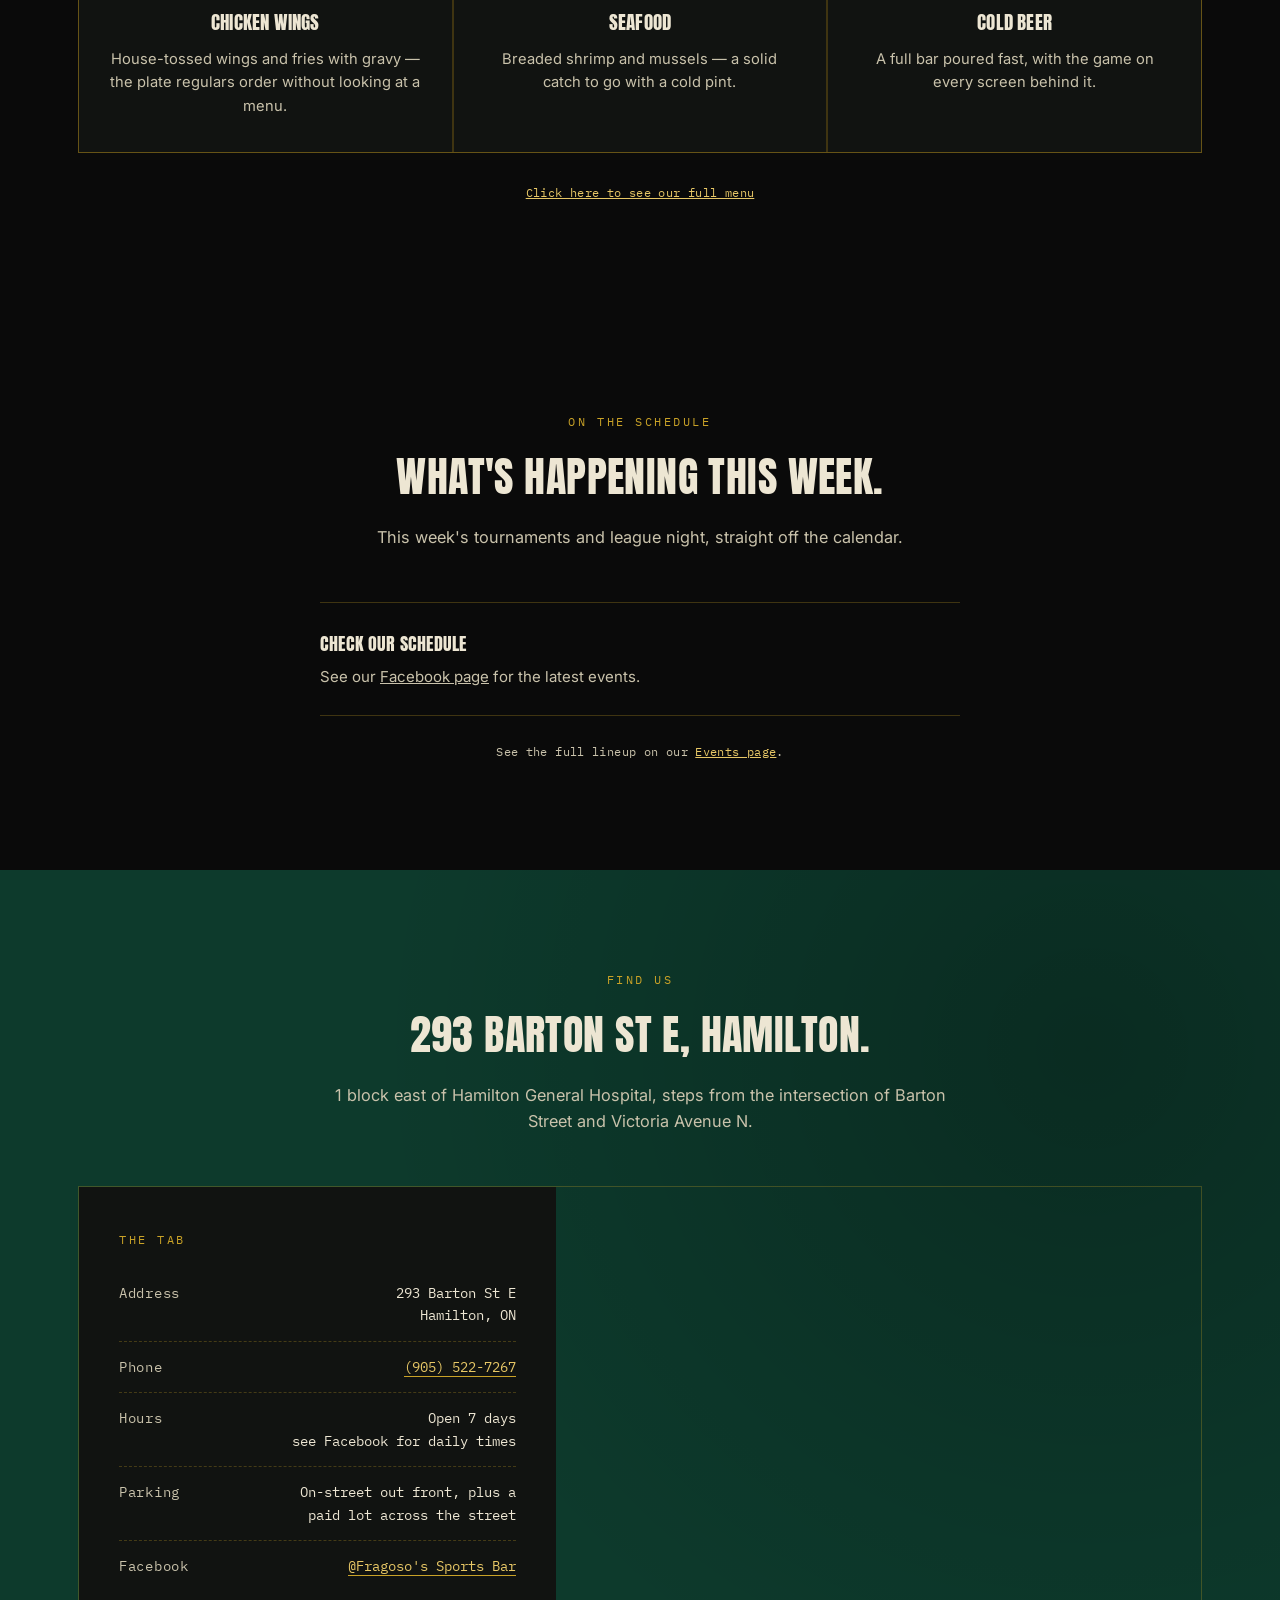
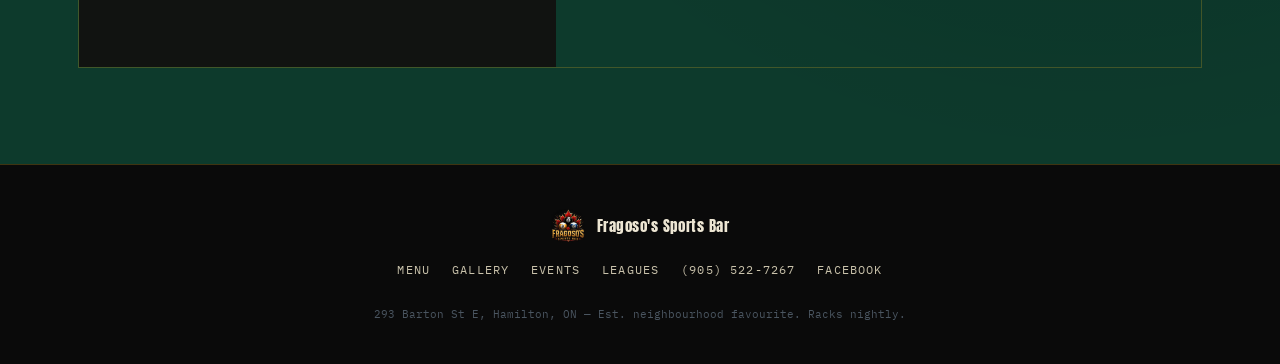
==== commit 87172c8f: "Add files via upload" ====
--- a/index.html
+++ b/index.html
@@ -8,7 +8,7 @@
 <link rel="preconnect" href="https://fonts.googleapis.com">
 <link rel="preconnect" href="https://fonts.gstatic.com" crossorigin>
 <link href="https://fonts.googleapis.com/css2?family=Anton&family=IBM+Plex+Mono:wght@400;500;600&family=Inter:wght@400;500;600;700&display=swap" rel="stylesheet">
-<link rel="stylesheet" href="styles.css">
+<link rel="stylesheet" href="styles.css?v=15">
 </head>
 <body class="page-home">
 
@@ -72,7 +72,8 @@
         <p>Fragoso's has been a Barton Street fixture for years — but it's no secret the old room had gotten a little rough around the edges. That's changed.</p>
         <p>We gutted the space top to bottom, knocked down walls to open up the floor plan, and brought in professional-grade Predator ARC tables — each with its own dedicated overhead lighting, the same setup you'd find in a real tournament room.</p>
       </div>
-      <div class="gallery-grid uniform cols-4" style="margin-top:36px;" aria-hidden="true">
+      <div class="gallery-grid uniform" style="margin-top:36px;" aria-hidden="true">
+        <div class="photo-slot"><svg viewBox="0 0 24 24" fill="none" stroke="currentColor" stroke-width="1.5"><rect x="3" y="5" width="18" height="14" rx="1.5"/><circle cx="9" cy="10.5" r="2"/><path d="M3 16l5-4 4 3 3-2 6 5"/></svg><span>Photo Coming Soon</span></div>
         <div class="photo-slot"><svg viewBox="0 0 24 24" fill="none" stroke="currentColor" stroke-width="1.5"><rect x="3" y="5" width="18" height="14" rx="1.5"/><circle cx="9" cy="10.5" r="2"/><path d="M3 16l5-4 4 3 3-2 6 5"/></svg><span>Photo Coming Soon</span></div>
         <div class="photo-slot"><svg viewBox="0 0 24 24" fill="none" stroke="currentColor" stroke-width="1.5"><rect x="3" y="5" width="18" height="14" rx="1.5"/><circle cx="9" cy="10.5" r="2"/><path d="M3 16l5-4 4 3 3-2 6 5"/></svg><span>Photo Coming Soon</span></div>
         <div class="photo-slot"><svg viewBox="0 0 24 24" fill="none" stroke="currentColor" stroke-width="1.5"><rect x="3" y="5" width="18" height="14" rx="1.5"/><circle cx="9" cy="10.5" r="2"/><path d="M3 16l5-4 4 3 3-2 6 5"/></svg><span>Photo Coming Soon</span></div>
--- a/styles.css
+++ b/styles.css
@@ -1,4 +1,4 @@
-/* Fragoso's Sports Bar — styles.css — v14 */
+/* Fragoso's Sports Bar — styles.css — v15 */
   :root{
     --black:#0a0a0a;
     --black-2:#111311;
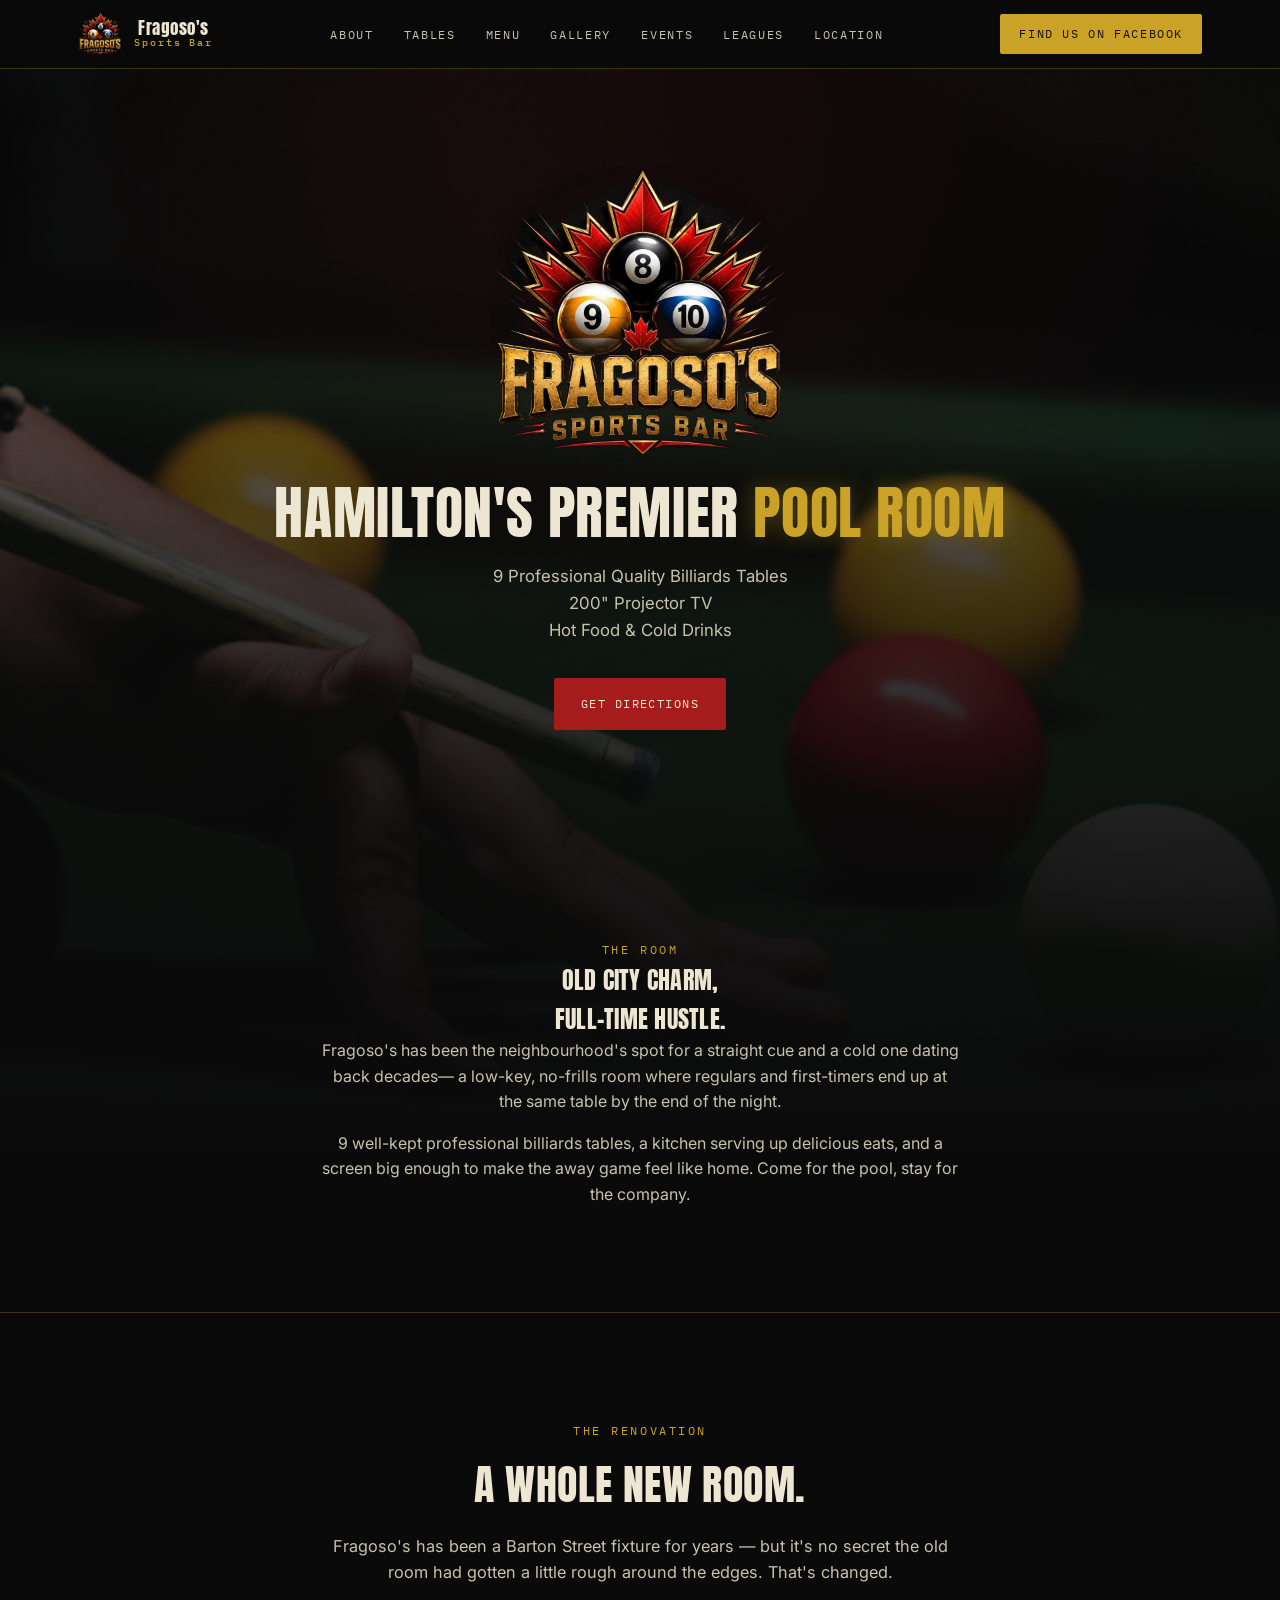
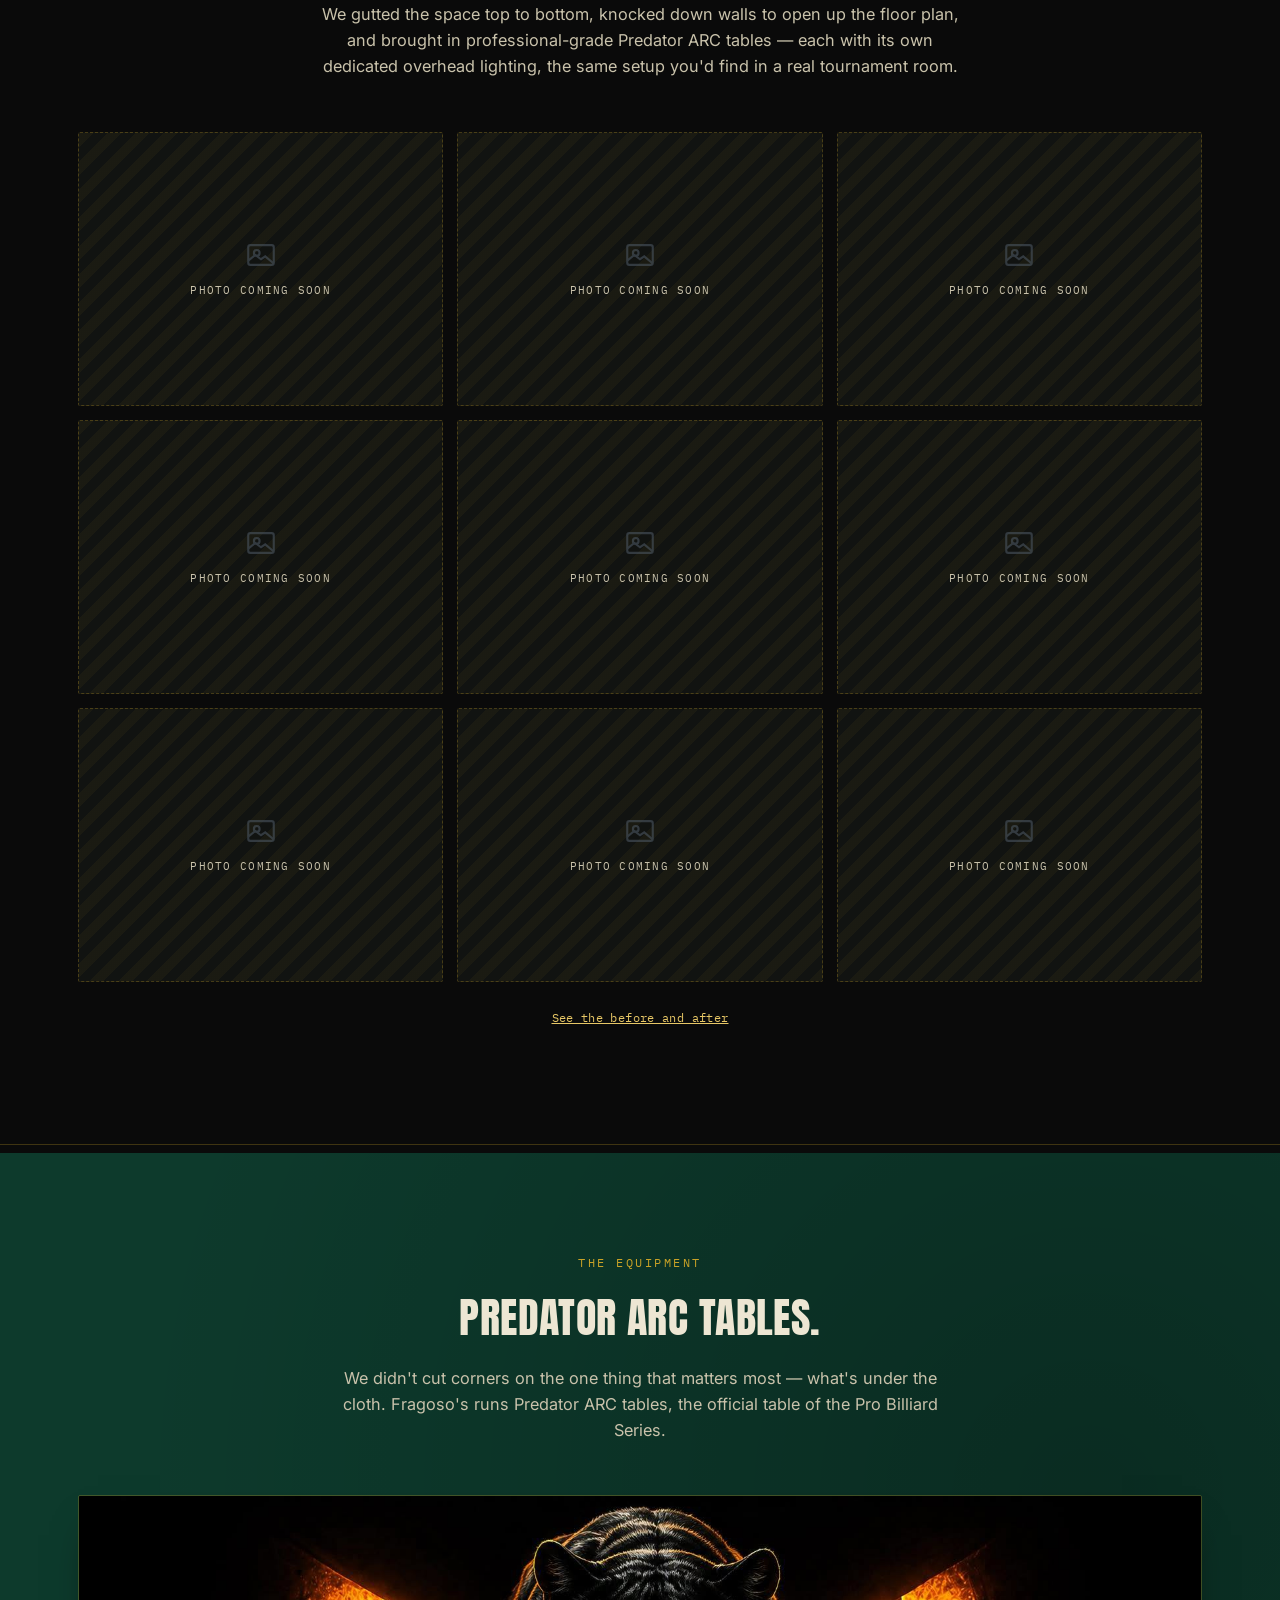
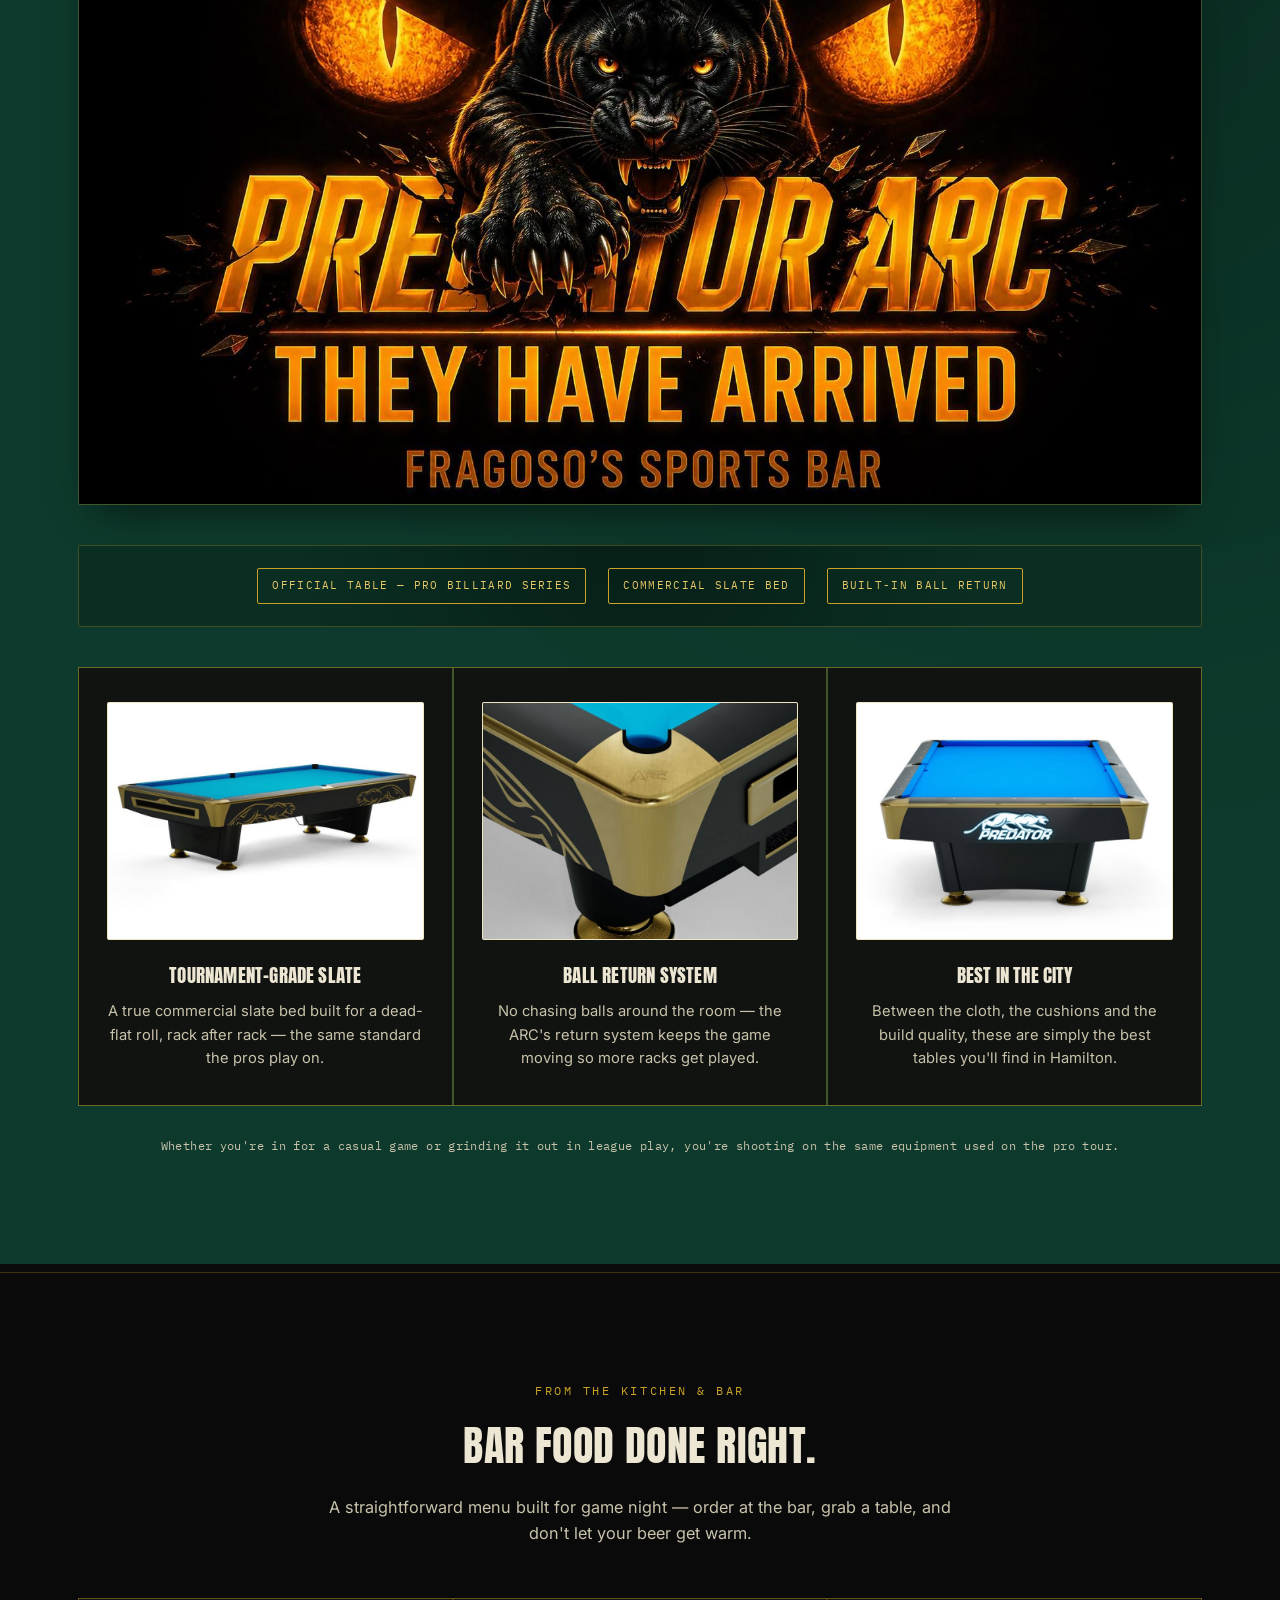
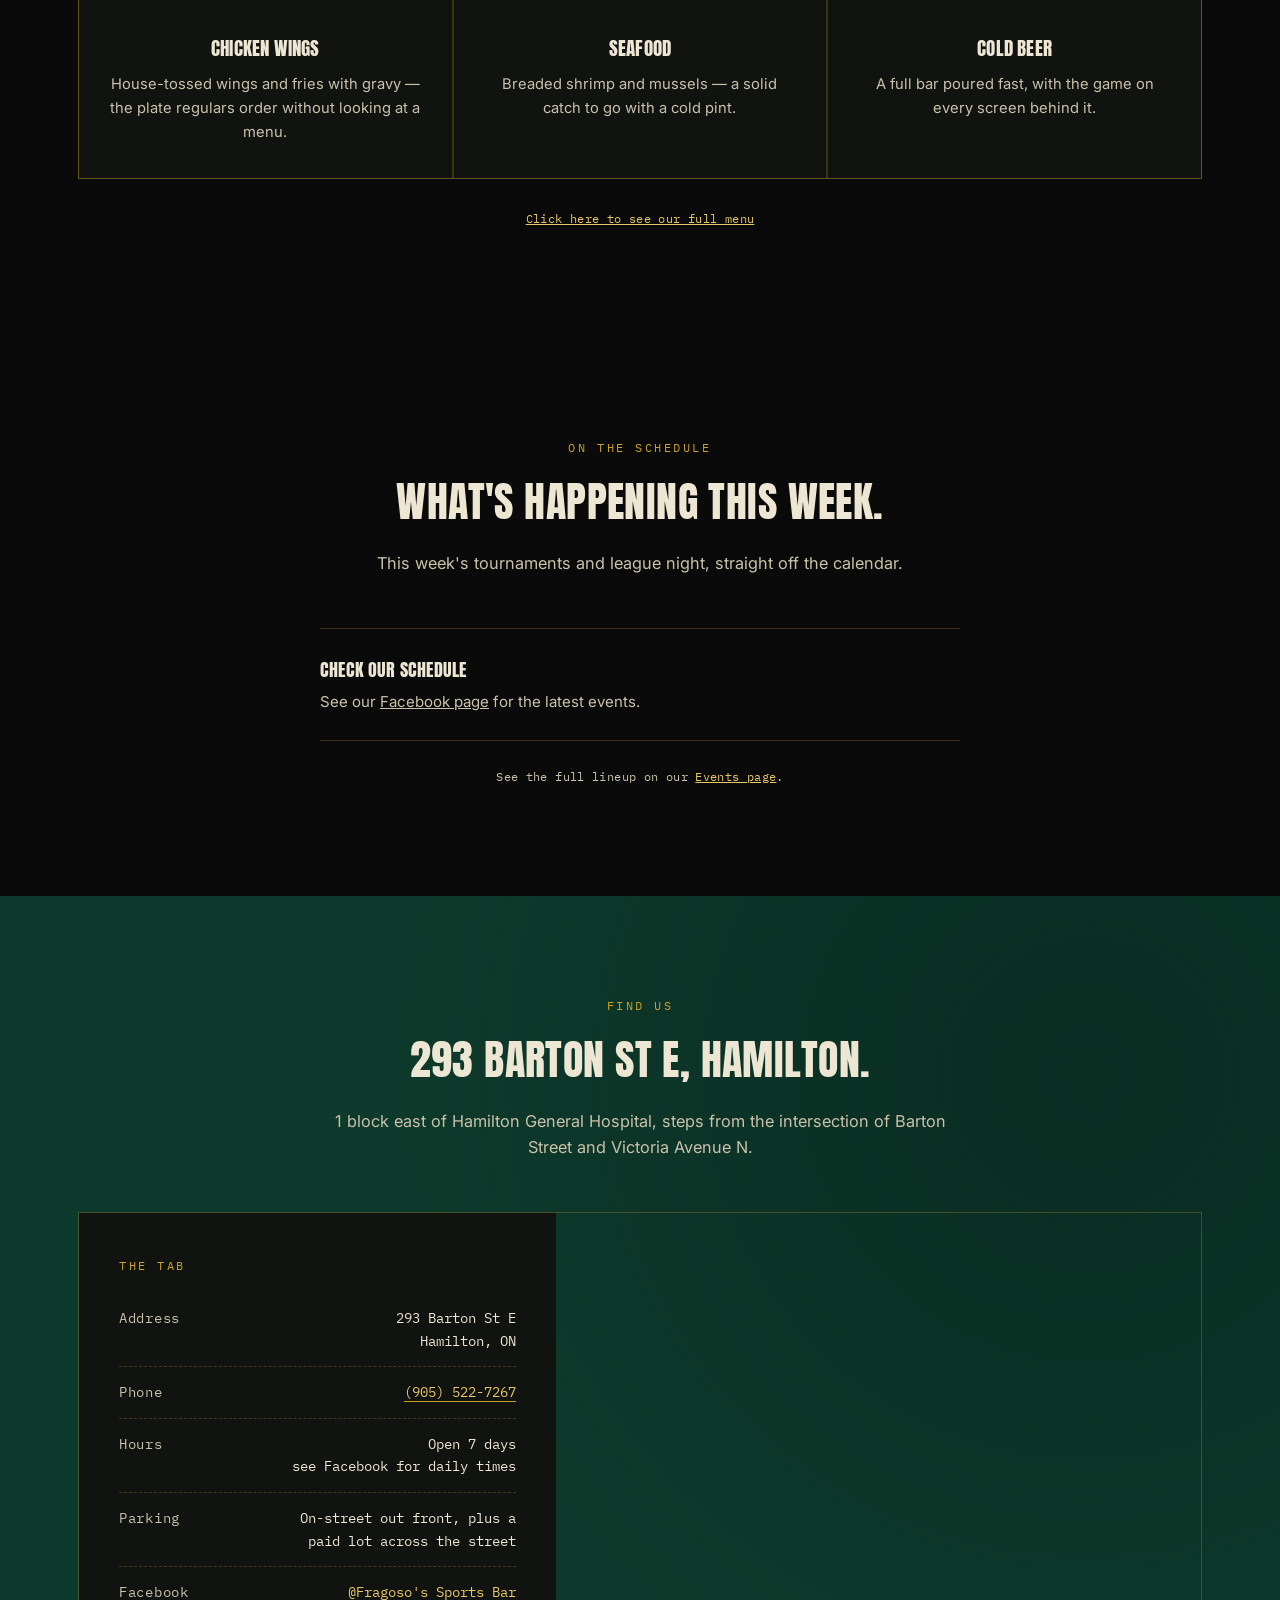
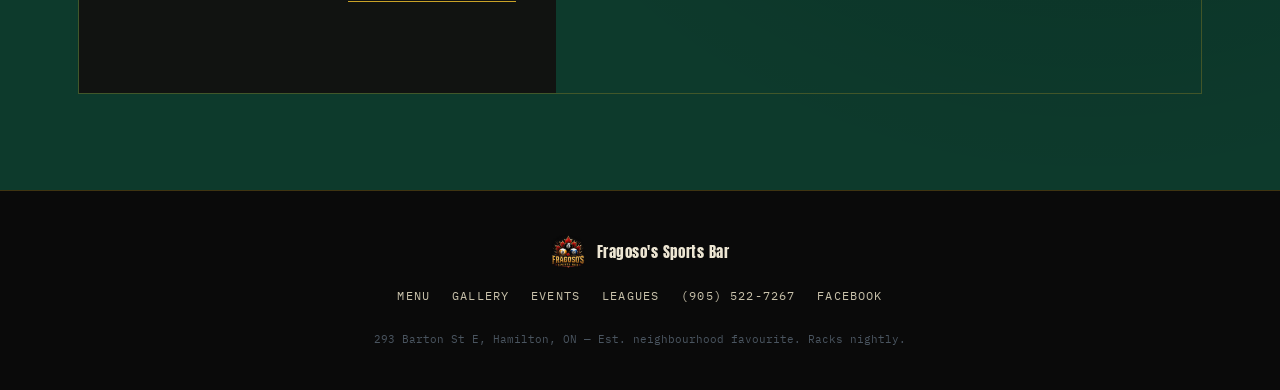
==== commit 879cb292: "Add files via upload" ====
--- a/index.html
+++ b/index.html
@@ -8,7 +8,7 @@
 <link rel="preconnect" href="https://fonts.googleapis.com">
 <link rel="preconnect" href="https://fonts.gstatic.com" crossorigin>
 <link href="https://fonts.googleapis.com/css2?family=Anton&family=IBM+Plex+Mono:wght@400;500;600&family=Inter:wght@400;500;600;700&display=swap" rel="stylesheet">
-<link rel="stylesheet" href="styles.css?v=15">
+<link rel="stylesheet" href="styles.css?v=16">
 </head>
 <body class="page-home">
 
@@ -16,7 +16,7 @@
   <nav class="nav" id="siteNav">
     <a href="#top" class="nav-brand">
       <img src="assets/logo.png?v=2" alt="Fragoso's Sports Bar logo">
-      <span class="word">Fragoso's<small>Sports Bar · Hamilton</small></span>
+      <span class="word">Fragoso's<small>Sports Bar</small></span>
     </a>
     <ul class="nav-links">
       <li><a href="#about">About</a></li>
@@ -55,8 +55,8 @@
         <div class="about-copy" style="max-width:640px;">
           <span class="eyebrow">The Room</span>
           <h2>Old city charm, <br>full-time hustle.</h2>
-          <p>Fragoso's has been the neighbourhood's spot for a straight cue and a cold one for years — a low-key, no-frills room where regulars and first-timers end up at the same table by the end of the night.</p>
-          <p>Multiple well-kept tables, a kitchen that doesn't cut corners, and a screen big enough to make the away game feel like home. Come for the pool, stay for the wings.</p>
+          <p>Fragoso's has been the neighbourhood's spot for a straight cue and a cold one dating back decades— a low-key, no-frills room where regulars and first-timers end up at the same table by the end of the night.</p>
+          <p>9 well-kept professional billiards tables, a kitchen serving up delicious eats, and a screen big enough to make the away game feel like home. Come for the pool, stay for the company.</p>
         </div>
       </div>
     </section>
--- a/styles.css
+++ b/styles.css
@@ -1,4 +1,4 @@
-/* Fragoso's Sports Bar — styles.css — v15 */
+/* Fragoso's Sports Bar — styles.css — v16 */
   :root{
     --black:#0a0a0a;
     --black-2:#111311;
@@ -109,7 +109,7 @@
   .nav-brand img{height:44px; width:auto;}
   .nav-brand .word{
     font-family:'Anton',sans-serif; font-size:1.05rem; letter-spacing:0.03em; color:var(--cream);
-    line-height:1.1;
+    line-height:1.1; text-align:center;
   }
   .nav-brand .word small{
     display:block; font-family:'IBM Plex Mono',monospace; font-size:0.6rem; letter-spacing:0.2em; color:var(--gold); font-weight:500;
